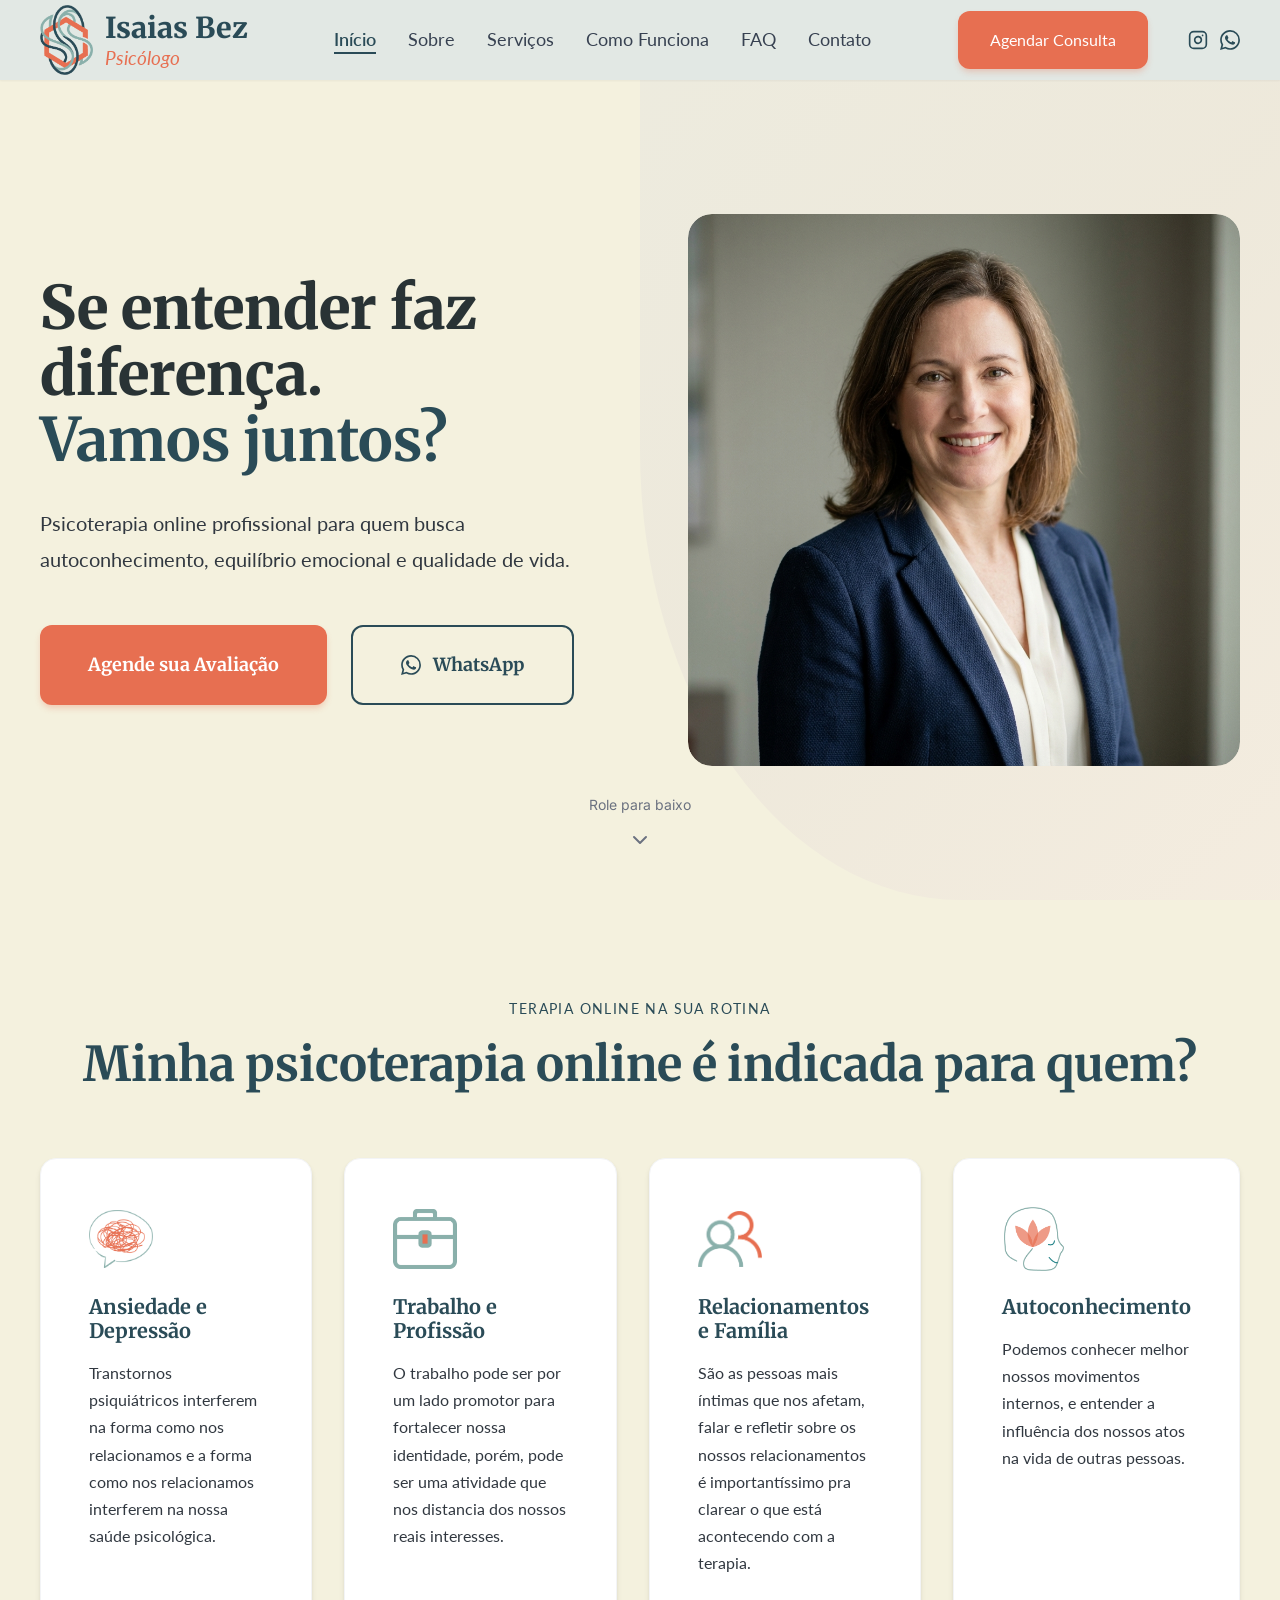
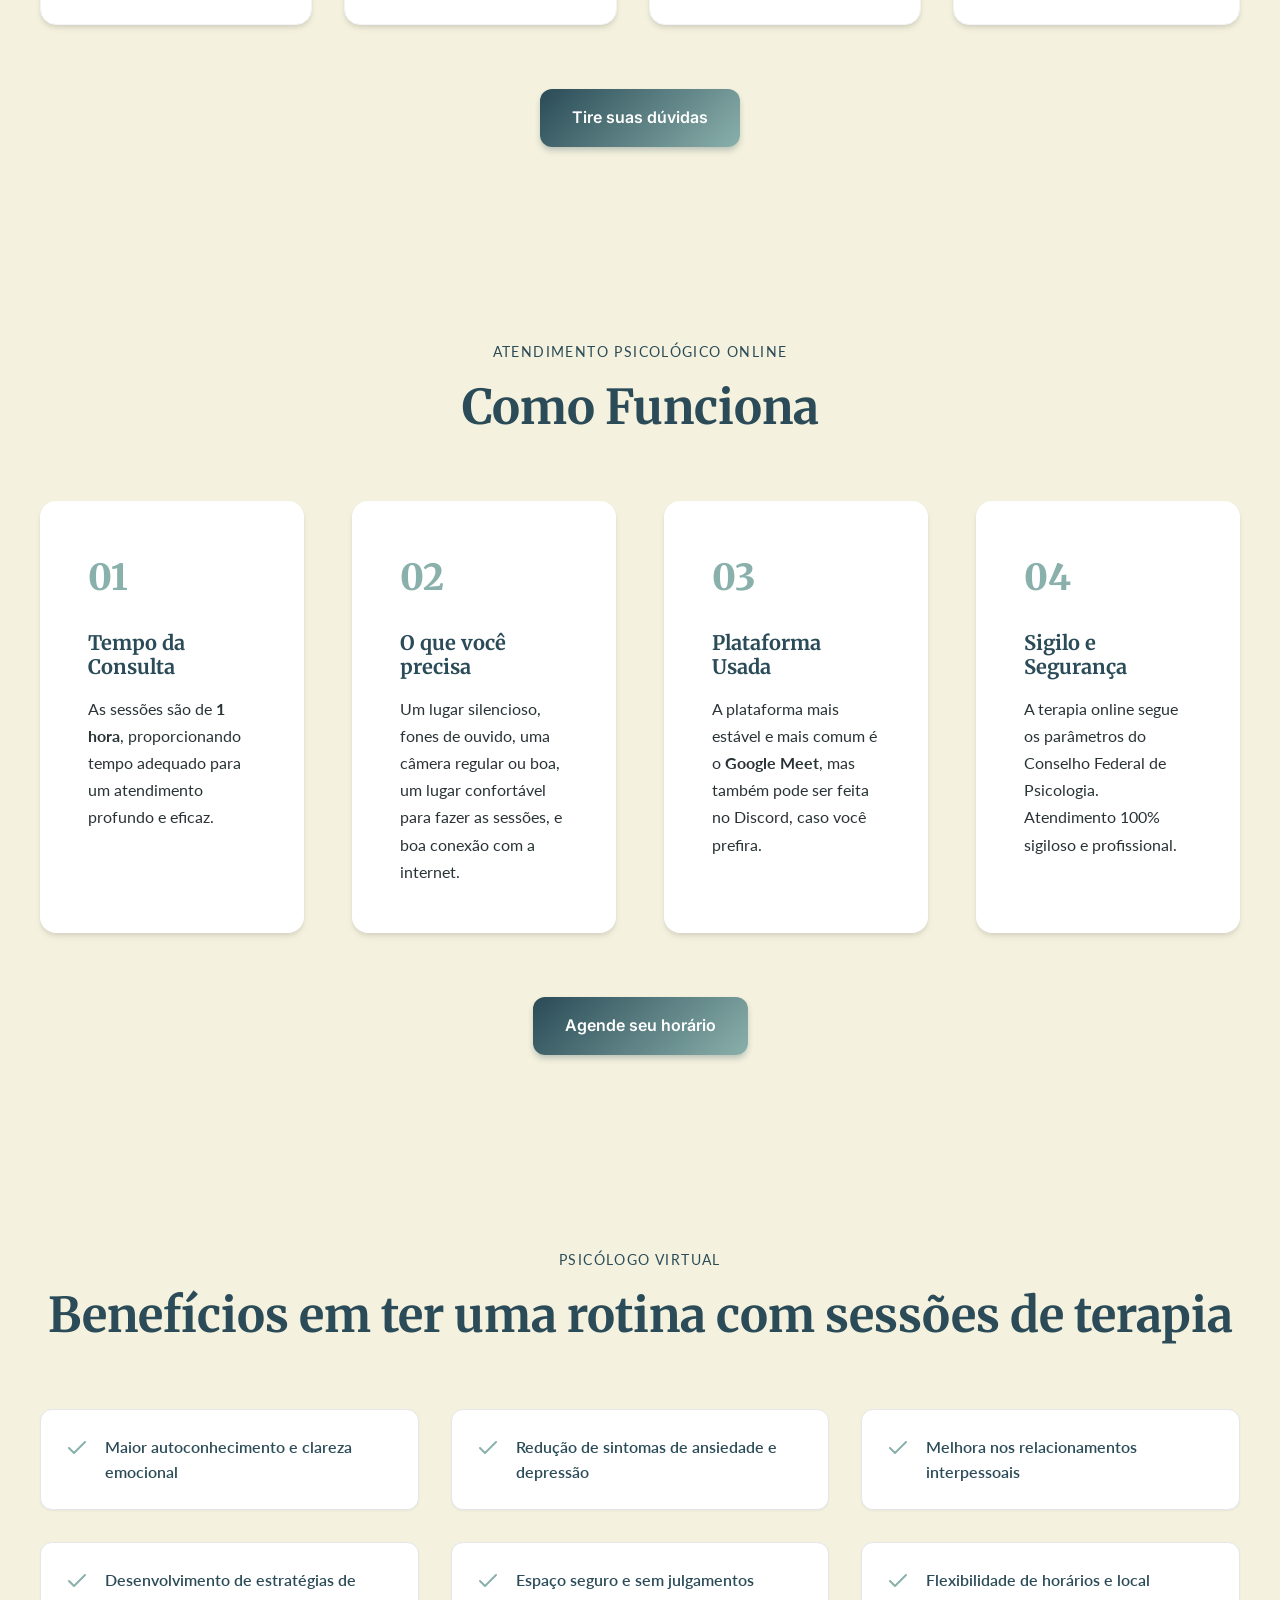
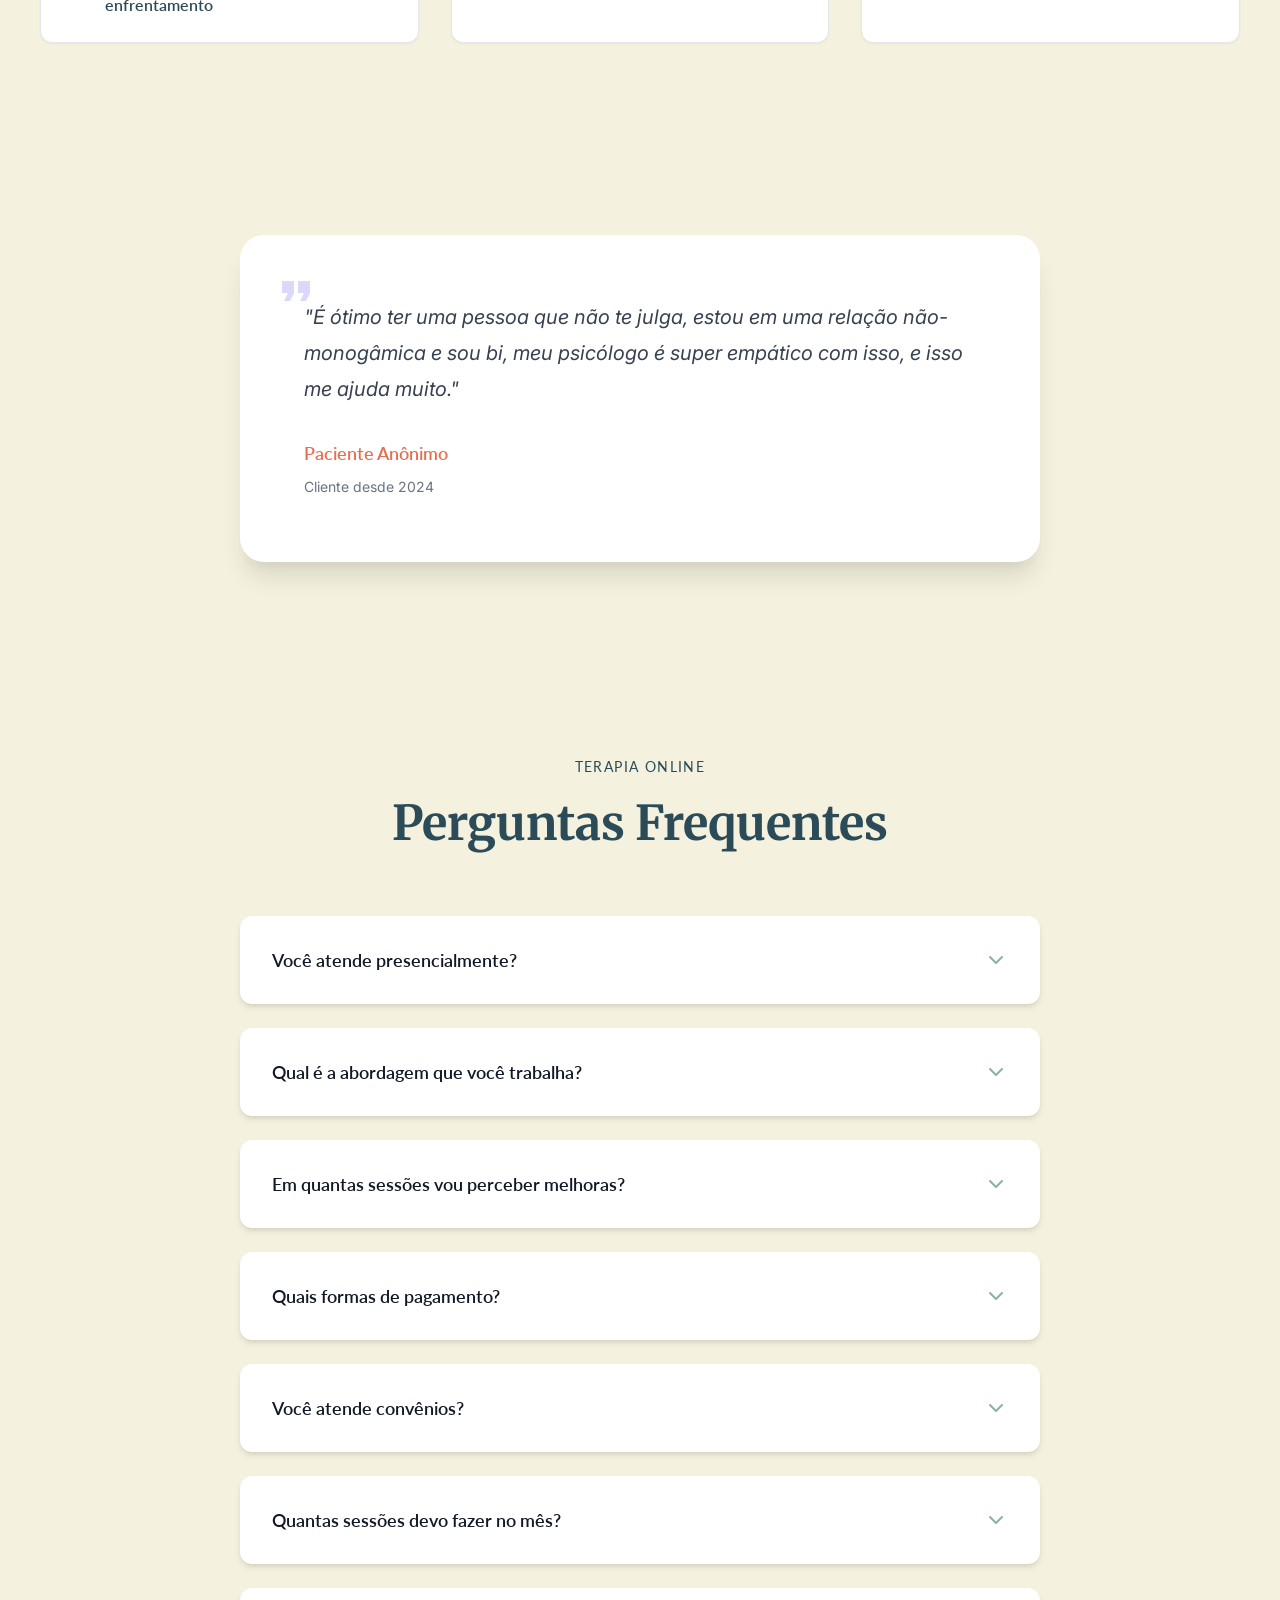
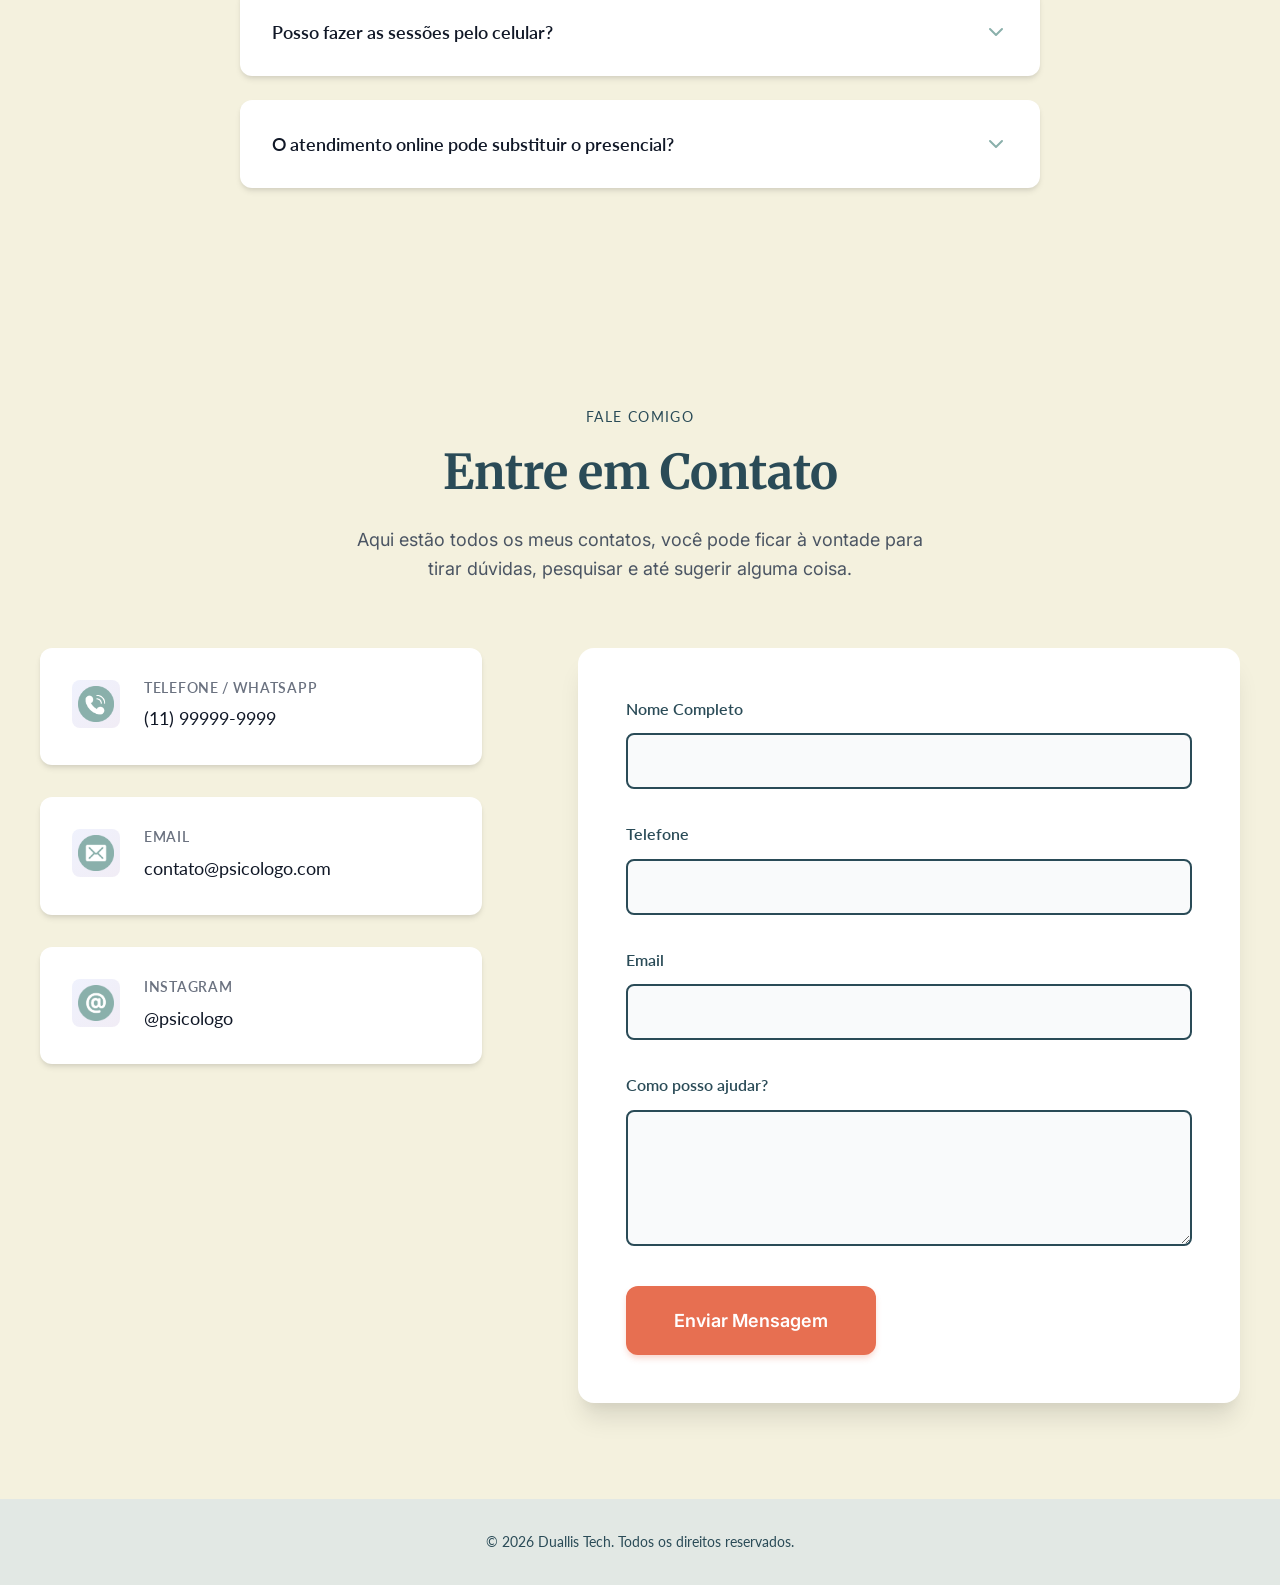
==== index.html @ e2d888c0 "Site Psicólogo Isaias Bez - Versão inicial" ====
<!DOCTYPE html>
<html lang="pt-BR">

<head>
    <meta charset="UTF-8">
    <meta name="viewport" content="width=device-width, initial-scale=1.0">
    <meta name="description"
        content="Psicoterapia online profissional. Agende sua consulta com um psicólogo qualificado e experiente.">
    <meta name="keywords" content="psicólogo online, terapia online, psicoterapia, saúde mental, ansiedade, depressão">
    <meta name="author" content="Psicólogo Online">

    <!-- Open Graph / Facebook -->
    <meta property="og:type" content="website">
    <meta property="og:url" content="https://seusite.com/">
    <meta property="og:title" content="Psicólogo Online | Terapia Profissional">
    <meta property="og:description"
        content="Agende sua consulta online com psicólogo qualificado. Atendimento profissional e sigiloso.">
    <meta property="og:image" content="images/psychologist.png">

    <!-- Twitter -->
    <meta property="twitter:card" content="summary_large_image">
    <meta property="twitter:url" content="https://seusite.com/">
    <meta property="twitter:title" content="Psicólogo Online | Terapia Profissional">
    <meta property="twitter:description" content="Agende sua consulta online com psicólogo qualificado.">
    <meta property="twitter:image" content="images/psychologist.png">

    <title>Isaias Bez | Psicologia Online</title>

    <!-- Google Fonts -->
    <link rel="preconnect" href="https://fonts.googleapis.com">
    <link rel="preconnect" href="https://fonts.gstatic.com" crossorigin>
    <link
        href="https://fonts.googleapis.com/css2?family=Inter:wght@300;400;500;600;700&family=Lato:ital,wght@0,400;1,400&family=Merriweather:wght@800;900&family=Outfit:wght@400;500;600;700;800&display=swap"
        rel="stylesheet">

    <!-- Stylesheet -->
    <link rel="stylesheet" href="styles.css">

    <!-- Schema.org markup for Google -->
    <script type="application/ld+json">
    {
      "@context": "https://schema.org",
      "@type": "Psychologist",
      "name": "Dr. Rafael Silva",
      "image": "images/psychologist.png",
      "description": "Psicólogo especializado em terapia online",
      "address": {
        "@type": "PostalAddress",
        "addressCountry": "BR"
      },
      "priceRange": "$$",
      "telephone": "+55-11-99999-9999",
      "email": "contato@psicologo.com"
    }
    </script>
</head>

<body>
    <!-- Header / Navigation -->
    <header class="header" id="header">
        <nav class="nav container">
            <a href="#" class="nav__logo">
                <img src="images/icon.png" alt="Logo" class="nav__logo-img">
                <div class="nav__logo-text">
                    <span class="nav__logo-name">Isaias Bez</span>
                    <span class="nav__logo-subtitle">Psicólogo</span>
                </div>
            </a>

            <div class="nav__menu" id="nav-menu">
                <ul class="nav__list">
                    <li class="nav__item"><a href="#home" class="nav__link">Início</a></li>
                    <li class="nav__item"><a href="#about" class="nav__link">Sobre</a></li>
                    <li class="nav__item"><a href="#services" class="nav__link">Serviços</a></li>
                    <li class="nav__item"><a href="#how-it-works" class="nav__link">Como Funciona</a></li>
                    <li class="nav__item"><a href="#faq" class="nav__link">FAQ</a></li>
                    <li class="nav__item"><a href="#contact" class="nav__link">Contato</a></li>
                </ul>
                <div class="nav__close" id="nav-close">
                    <svg xmlns="http://www.w3.org/2000/svg" width="24" height="24" viewBox="0 0 24 24" fill="none"
                        stroke="currentColor" stroke-width="2" stroke-linecap="round" stroke-linejoin="round">
                        <line x1="18" y1="6" x2="6" y2="18"></line>
                        <line x1="6" y1="6" x2="18" y2="18"></line>
                    </svg>
                </div>
            </div>

            <div class="nav__actions">
                <a href="#contact" class="btn btn--primary nav__btn">Agendar Consulta</a>
                <div class="nav__social">
                    <a href="https://instagram.com/psicologo" target="_blank" aria-label="Instagram">
                        <svg xmlns="http://www.w3.org/2000/svg" width="20" height="20" viewBox="0 0 24 24" fill="none"
                            stroke="currentColor" stroke-width="2" stroke-linecap="round" stroke-linejoin="round">
                            <rect x="2" y="2" width="20" height="20" rx="5" ry="5"></rect>
                            <path d="M16 11.37A4 4 0 1 1 12.63 8 4 4 0 0 1 16 11.37z"></path>
                            <line x1="17.5" y1="6.5" x2="17.51" y2="6.5"></line>
                        </svg>
                    </a>
                    <a href="https://wa.me/5511999999999" target="_blank" aria-label="WhatsApp">
                        <svg xmlns="http://www.w3.org/2000/svg" width="20" height="20" viewBox="0 0 24 24"
                            fill="currentColor">
                            <path
                                d="M17.472 14.382c-.297-.149-1.758-.867-2.03-.967-.273-.099-.471-.148-.67.15-.197.297-.767.966-.94 1.164-.173.199-.347.223-.644.075-.297-.15-1.255-.463-2.39-1.475-.883-.788-1.48-1.761-1.653-2.059-.173-.297-.018-.458.13-.606.134-.133.298-.347.446-.52.149-.174.198-.298.298-.497.099-.198.05-.371-.025-.52-.075-.149-.669-1.612-.916-2.207-.242-.579-.487-.5-.669-.51-.173-.008-.371-.01-.57-.01-.198 0-.52.074-.792.372-.272.297-1.04 1.016-1.04 2.479 0 1.462 1.065 2.875 1.213 3.074.149.198 2.096 3.2 5.077 4.487.709.306 1.262.489 1.694.625.712.227 1.36.195 1.871.118.571-.085 1.758-.719 2.006-1.413.248-.694.248-1.289.173-1.413-.074-.124-.272-.198-.57-.347m-5.421 7.403h-.004a9.87 9.87 0 01-5.031-1.378l-.361-.214-3.741.982.998-3.648-.235-.374a9.86 9.86 0 01-1.51-5.26c.001-5.45 4.436-9.884 9.888-9.884 2.64 0 5.122 1.03 6.988 2.898a9.825 9.825 0 012.893 6.994c-.003 5.45-4.437 9.884-9.885 9.884m8.413-18.297A11.815 11.815 0 0012.05 0C5.495 0 .16 5.335.157 11.892c0 2.096.547 4.142 1.588 5.945L.057 24l6.305-1.654a11.882 11.882 0 005.683 1.448h.005c6.554 0 11.89-5.335 11.893-11.893a11.821 11.821 0 00-3.48-8.413Z" />
                        </svg>
                    </a>
                </div>
                <div class="nav__toggle" id="nav-toggle">
                    <svg xmlns="http://www.w3.org/2000/svg" width="24" height="24" viewBox="0 0 24 24" fill="none"
                        stroke="currentColor" stroke-width="2" stroke-linecap="round" stroke-linejoin="round">
                        <line x1="3" y1="12" x2="21" y2="12"></line>
                        <line x1="3" y1="6" x2="21" y2="6"></line>
                        <line x1="3" y1="18" x2="21" y2="18"></line>
                    </svg>
                </div>
            </div>
        </nav>
    </header>

    <!-- Hero Section -->
    <section class="hero" id="home">
        <div class="hero__container container">
            <div class="hero__content">
                <h1 class="hero__title">
                    Se entender faz diferença.<br>
                    <span class="gradient-text">Vamos juntos?</span>
                </h1>
                <p class="hero__description">
                    Psicoterapia online profissional para quem busca autoconhecimento,
                    equilíbrio emocional e qualidade de vida.
                </p>
                <div class="hero__buttons">
                    <a href="#contact" class="btn btn--primary btn--large hero__cta-btn">Agende sua Avaliação</a>
                    <a href="https://wa.me/5511999999999?text=Olá!%20Gostaria%20de%20agendar%20uma%20avaliação"
                        class="btn btn--secondary btn--large hero__whatsapp-btn" target="_blank">
                        <svg xmlns="http://www.w3.org/2000/svg" width="20" height="20" viewBox="0 0 24 24"
                            fill="currentColor">
                            <path
                                d="M17.472 14.382c-.297-.149-1.758-.867-2.03-.967-.273-.099-.471-.148-.67.15-.197.297-.767.966-.94 1.164-.173.199-.347.223-.644.075-.297-.15-1.255-.463-2.39-1.475-.883-.788-1.48-1.761-1.653-2.059-.173-.297-.018-.458.13-.606.134-.133.298-.347.446-.52.149-.174.198-.298.298-.497.099-.198.05-.371-.025-.52-.075-.149-.669-1.612-.916-2.207-.242-.579-.487-.5-.669-.51-.173-.008-.371-.01-.57-.01-.198 0-.52.074-.792.372-.272.297-1.04 1.016-1.04 2.479 0 1.462 1.065 2.875 1.213 3.074.149.198 2.096 3.2 5.077 4.487.709.306 1.262.489 1.694.625.712.227 1.36.195 1.871.118.571-.085 1.758-.719 2.006-1.413.248-.694.248-1.289.173-1.413-.074-.124-.272-.198-.57-.347m-5.421 7.403h-.004a9.87 9.87 0 01-5.031-1.378l-.361-.214-3.741.982.998-3.648-.235-.374a9.86 9.86 0 01-1.51-5.26c.001-5.45 4.436-9.884 9.888-9.884 2.64 0 5.122 1.03 6.988 2.898a9.825 9.825 0 012.893 6.994c-.003 5.45-4.437 9.884-9.885 9.884m8.413-18.297A11.815 11.815 0 0012.05 0C5.495 0 .16 5.335.157 11.892c0 2.096.547 4.142 1.588 5.945L.057 24l6.305-1.654a11.882 11.882 0 005.683 1.448h.005c6.554 0 11.89-5.335 11.893-11.893a11.821 11.821 0 00-3.48-8.413Z" />
                        </svg>
                        WhatsApp
                    </a>
                </div>
            </div>
            <div class="hero__image">
                <div class="hero__image-wrapper">
                    <img src="images/psychologist.png" alt="Psicólogo Profissional" loading="eager">
                    <div class="hero__image-decoration"></div>
                </div>
            </div>
        </div>
        <div class="hero__scroll">
            <a href="#about" class="scroll-down">
                <span>Role para baixo</span>
                <svg xmlns="http://www.w3.org/2000/svg" width="24" height="24" viewBox="0 0 24 24" fill="none"
                    stroke="currentColor" stroke-width="2" stroke-linecap="round" stroke-linejoin="round">
                    <polyline points="6 9 12 15 18 9"></polyline>
                </svg>
            </a>
        </div>
    </section>

    <!-- About Section -->
    <section class="about section" id="about">
        <div class="container">
            <div class="section__header">
                <span class="section__subtitle">Terapia Online na Sua Rotina</span>
                <h2 class="section__title">Minha psicoterapia online é indicada para quem?</h2>
            </div>

            <div class="about__grid">
                <div class="about__card" data-animate>
                    <div class="about__card-icon">
                        <img src="images/ansiedade.png" alt="Ansiedade e Depressão">
                    </div>
                    <h3 class="about__card-title">Ansiedade e Depressão</h3>
                    <p class="about__card-description">
                        Transtornos psiquiátricos interferem na forma como nos relacionamos e a forma
                        como nos relacionamos interferem na nossa saúde psicológica.
                    </p>
                </div>

                <div class="about__card" data-animate>
                    <div class="about__card-icon">
                        <img src="images/trabalho.png" alt="Trabalho e Profissão">
                    </div>
                    <h3 class="about__card-title">Trabalho e Profissão</h3>
                    <p class="about__card-description">
                        O trabalho pode ser por um lado promotor para fortalecer nossa identidade,
                        porém, pode ser uma atividade que nos distancia dos nossos reais interesses.
                    </p>
                </div>

                <div class="about__card" data-animate>
                    <div class="about__card-icon">
                        <img src="images/familia.png" alt="Relacionamentos e Família">
                    </div>
                    <h3 class="about__card-title">Relacionamentos e Família</h3>
                    <p class="about__card-description">
                        São as pessoas mais íntimas que nos afetam, falar e refletir sobre os nossos
                        relacionamentos é importantíssimo pra clarear o que está acontecendo com a terapia.
                    </p>
                </div>

                <div class="about__card" data-animate>
                    <div class="about__card-icon">
                        <img src="images/autoconhecimento.png" alt="Autoconhecimento">
                    </div>
                    <h3 class="about__card-title">Autoconhecimento</h3>
                    <p class="about__card-description">
                        Podemos conhecer melhor nossos movimentos internos, e entender a influência
                        dos nossos atos na vida de outras pessoas.
                    </p>
                </div>
            </div>

            <div class="about__cta">
                <a href="#faq" class="btn btn--primary about__cta-btn">Tire suas dúvidas</a>
            </div>
        </div>
    </section>

    <!-- How It Works Section -->
    <section class="how-it-works section" id="how-it-works">
        <div class="container">
            <div class="section__header">
                <span class="section__subtitle">Atendimento Psicológico Online</span>
                <h2 class="section__title">Como Funciona</h2>
            </div>

            <div class="how-it-works__grid">
                <div class="how-it-works__card" data-animate>
                    <div class="how-it-works__number">01</div>
                    <h3 class="how-it-works__title">Tempo da Consulta</h3>
                    <p class="how-it-works__description">
                        As sessões são de <strong>1 hora</strong>, proporcionando tempo adequado
                        para um atendimento profundo e eficaz.
                    </p>
                </div>

                <div class="how-it-works__card" data-animate>
                    <div class="how-it-works__number">02</div>
                    <h3 class="how-it-works__title">O que você precisa</h3>
                    <p class="how-it-works__description">
                        Um lugar silencioso, fones de ouvido, uma câmera regular ou boa,
                        um lugar confortável para fazer as sessões, e boa conexão com a internet.
                    </p>
                </div>

                <div class="how-it-works__card" data-animate>
                    <div class="how-it-works__number">03</div>
                    <h3 class="how-it-works__title">Plataforma Usada</h3>
                    <p class="how-it-works__description">
                        A plataforma mais estável e mais comum é o <strong>Google Meet</strong>,
                        mas também pode ser feita no Discord, caso você prefira.
                    </p>
                </div>

                <div class="how-it-works__card" data-animate>
                    <div class="how-it-works__number">04</div>
                    <h3 class="how-it-works__title">Sigilo e Segurança</h3>
                    <p class="how-it-works__description">
                        A terapia online segue os parâmetros do Conselho Federal de Psicologia.
                        Atendimento 100% sigiloso e profissional.
                    </p>
                </div>
            </div>

            <div class="how-it-works__cta">
                <a href="https://wa.me/5511999999999?text=Olá!%20Gostaria%20de%20agendar%20uma%20avaliação"
                    class="btn btn--primary how-it-works__cta-btn" target="_blank">Agende seu horário</a>
            </div>
        </div>
    </section>

    <!-- Benefits Section -->
    <section class="benefits section">
        <div class="container">
            <div class="section__header">
                <span class="section__subtitle">Psicólogo Virtual</span>
                <h2 class="section__title">Benefícios em ter uma rotina com sessões de terapia</h2>
            </div>

            <div class="benefits__grid">
                <div class="benefits__item" data-animate>
                    <svg xmlns="http://www.w3.org/2000/svg" width="24" height="24" viewBox="0 0 24 24" fill="none"
                        stroke="currentColor" stroke-width="2" stroke-linecap="round" stroke-linejoin="round">
                        <polyline points="20 6 9 17 4 12"></polyline>
                    </svg>
                    <span>Maior autoconhecimento e clareza emocional</span>
                </div>
                <div class="benefits__item" data-animate>
                    <svg xmlns="http://www.w3.org/2000/svg" width="24" height="24" viewBox="0 0 24 24" fill="none"
                        stroke="currentColor" stroke-width="2" stroke-linecap="round" stroke-linejoin="round">
                        <polyline points="20 6 9 17 4 12"></polyline>
                    </svg>
                    <span>Redução de sintomas de ansiedade e depressão</span>
                </div>
                <div class="benefits__item" data-animate>
                    <svg xmlns="http://www.w3.org/2000/svg" width="24" height="24" viewBox="0 0 24 24" fill="none"
                        stroke="currentColor" stroke-width="2" stroke-linecap="round" stroke-linejoin="round">
                        <polyline points="20 6 9 17 4 12"></polyline>
                    </svg>
                    <span>Melhora nos relacionamentos interpessoais</span>
                </div>
                <div class="benefits__item" data-animate>
                    <svg xmlns="http://www.w3.org/2000/svg" width="24" height="24" viewBox="0 0 24 24" fill="none"
                        stroke="currentColor" stroke-width="2" stroke-linecap="round" stroke-linejoin="round">
                        <polyline points="20 6 9 17 4 12"></polyline>
                    </svg>
                    <span>Desenvolvimento de estratégias de enfrentamento</span>
                </div>
                <div class="benefits__item" data-animate>
                    <svg xmlns="http://www.w3.org/2000/svg" width="24" height="24" viewBox="0 0 24 24" fill="none"
                        stroke="currentColor" stroke-width="2" stroke-linecap="round" stroke-linejoin="round">
                        <polyline points="20 6 9 17 4 12"></polyline>
                    </svg>
                    <span>Espaço seguro e sem julgamentos</span>
                </div>
                <div class="benefits__item" data-animate>
                    <svg xmlns="http://www.w3.org/2000/svg" width="24" height="24" viewBox="0 0 24 24" fill="none"
                        stroke="currentColor" stroke-width="2" stroke-linecap="round" stroke-linejoin="round">
                        <polyline points="20 6 9 17 4 12"></polyline>
                    </svg>
                    <span>Flexibilidade de horários e local</span>
                </div>
            </div>
        </div>
    </section>

    <!-- Testimonial Section -->
    <section class="testimonial section">
        <div class="container">
            <div class="testimonial__card" data-animate>
                <div class="testimonial__quote">
                    <svg xmlns="http://www.w3.org/2000/svg" width="48" height="48" viewBox="0 0 24 24"
                        fill="currentColor">
                        <path d="M6 17h3l2-4V7H5v6h3zm8 0h3l2-4V7h-6v6h3z" />
                    </svg>
                </div>
                <p class="testimonial__text">
                    "É ótimo ter uma pessoa que não te julga, estou em uma relação não-monogâmica e sou bi,
                    meu psicólogo é super empático com isso, e isso me ajuda muito."
                </p>
                <div class="testimonial__author">
                    <strong>Paciente Anônimo</strong>
                    <span>Cliente desde 2024</span>
                </div>
            </div>
        </div>
    </section>

    <!-- FAQ Section -->
    <section class="faq section" id="faq">
        <div class="container">
            <div class="section__header">
                <span class="section__subtitle">Terapia Online</span>
                <h2 class="section__title">Perguntas Frequentes</h2>
            </div>

            <div class="faq__container">
                <div class="faq__item" data-animate>
                    <button class="faq__question">
                        <span>Você atende presencialmente?</span>
                        <svg xmlns="http://www.w3.org/2000/svg" width="24" height="24" viewBox="0 0 24 24" fill="none"
                            stroke="currentColor" stroke-width="2" stroke-linecap="round" stroke-linejoin="round">
                            <polyline points="6 9 12 15 18 9"></polyline>
                        </svg>
                    </button>
                    <div class="faq__answer">
                        <p>Eu atendo apenas por videochamadas, e tenho visto eficiência desse método, assim como suas
                            características específicas.</p>
                    </div>
                </div>

                <div class="faq__item" data-animate>
                    <button class="faq__question">
                        <span>Qual é a abordagem que você trabalha?</span>
                        <svg xmlns="http://www.w3.org/2000/svg" width="24" height="24" viewBox="0 0 24 24" fill="none"
                            stroke="currentColor" stroke-width="2" stroke-linecap="round" stroke-linejoin="round">
                            <polyline points="6 9 12 15 18 9"></polyline>
                        </svg>
                    </button>
                    <div class="faq__answer">
                        <p>Meus atendimentos são orientados por pesquisadores da Terapia Cognitivo Comportamental (TCC),
                            psicanálise atual e a filosofia do materialismo-dialético. A psicanálise auxilia em um
                            atendimento empático e que verifica necessidades individuais.</p>
                    </div>
                </div>

                <div class="faq__item" data-animate>
                    <button class="faq__question">
                        <span>Em quantas sessões vou perceber melhoras?</span>
                        <svg xmlns="http://www.w3.org/2000/svg" width="24" height="24" viewBox="0 0 24 24" fill="none"
                            stroke="currentColor" stroke-width="2" stroke-linecap="round" stroke-linejoin="round">
                            <polyline points="6 9 12 15 18 9"></polyline>
                        </svg>
                    </button>
                    <div class="faq__answer">
                        <p>Essa pergunta é importante para diferenciar um pouco a psicologia de outras profissões
                            médicas, porque em tese, mesmo com diagnósticos iguais as pessoas são diferentes, então não
                            há um tempo comum a todos de terapia.</p>
                    </div>
                </div>

                <div class="faq__item" data-animate>
                    <button class="faq__question">
                        <span>Quais formas de pagamento?</span>
                        <svg xmlns="http://www.w3.org/2000/svg" width="24" height="24" viewBox="0 0 24 24" fill="none"
                            stroke="currentColor" stroke-width="2" stroke-linecap="round" stroke-linejoin="round">
                            <polyline points="6 9 12 15 18 9"></polyline>
                        </svg>
                    </button>
                    <div class="faq__answer">
                        <p>O pagamento pode ser feito por PIX, boleto ou transferência, o valor que eu cobro é fixo
                            mensal para que não haja nenhum susto no final do mês e a pessoa que eu atendo não precise
                            faltar para economizar.</p>
                    </div>
                </div>

                <div class="faq__item" data-animate>
                    <button class="faq__question">
                        <span>Você atende convênios?</span>
                        <svg xmlns="http://www.w3.org/2000/svg" width="24" height="24" viewBox="0 0 24 24" fill="none"
                            stroke="currentColor" stroke-width="2" stroke-linecap="round" stroke-linejoin="round">
                            <polyline points="6 9 12 15 18 9"></polyline>
                        </svg>
                    </button>
                    <div class="faq__answer">
                        <p>Não atendo convênios, porém o reembolso é garantido por lei, cada convênio tem uma tabela de
                            reembolso e os médicos psiquiatras já estão acostumados a fazer esse tipo de encaminhamento.
                        </p>
                    </div>
                </div>

                <div class="faq__item" data-animate>
                    <button class="faq__question">
                        <span>Quantas sessões devo fazer no mês?</span>
                        <svg xmlns="http://www.w3.org/2000/svg" width="24" height="24" viewBox="0 0 24 24" fill="none"
                            stroke="currentColor" stroke-width="2" stroke-linecap="round" stroke-linejoin="round">
                            <polyline points="6 9 12 15 18 9"></polyline>
                        </svg>
                    </button>
                    <div class="faq__answer">
                        <p>A terapia com o psicólogo é uma relação terapêutica, então é importante manter viva essa
                            relação, por isso geralmente é indicado 1 vez por semana e a cada semana, colocar um assunto
                            mais profundo e difícil para ser falado.</p>
                    </div>
                </div>

                <div class="faq__item" data-animate>
                    <button class="faq__question">
                        <span>Posso fazer as sessões pelo celular?</span>
                        <svg xmlns="http://www.w3.org/2000/svg" width="24" height="24" viewBox="0 0 24 24" fill="none"
                            stroke="currentColor" stroke-width="2" stroke-linecap="round" stroke-linejoin="round">
                            <polyline points="6 9 12 15 18 9"></polyline>
                        </svg>
                    </button>
                    <div class="faq__answer">
                        <p>Sim, se o seu celular tiver uma boa câmera, bom som, e te der a impressão de imersão que
                            importa tanto para a terapia online, mas o mais indicado é por notebook com fones de ouvido.
                        </p>
                    </div>
                </div>

                <div class="faq__item" data-animate>
                    <button class="faq__question">
                        <span>O atendimento online pode substituir o presencial?</span>
                        <svg xmlns="http://www.w3.org/2000/svg" width="24" height="24" viewBox="0 0 24 24" fill="none"
                            stroke="currentColor" stroke-width="2" stroke-linecap="round" stroke-linejoin="round">
                            <polyline points="6 9 12 15 18 9"></polyline>
                        </svg>
                    </button>
                    <div class="faq__answer">
                        <p>Sim, para a maioria das pessoas há uma boa imersão e bom vínculo com o psicólogo, que é o
                            mais importante. Claro eu recomendo que abaixo dos 16 anos crianças sejam atendidas
                            presencialmente, pelo seu desenvolvimento afetivo.</p>
                    </div>
                </div>
            </div>
        </div>
    </section>

    <!-- Contact Section -->
    <section class="contact section" id="contact">
        <div class="container">
            <div class="section__header">
                <span class="section__subtitle">Fale Comigo</span>
                <h2 class="section__title">Entre em Contato</h2>
                <p class="section__description">
                    Aqui estão todos os meus contatos, você pode ficar à vontade para tirar dúvidas,
                    pesquisar e até sugerir alguma coisa.
                </p>
            </div>

            <div class="contact__container">
                <div class="contact__info">
                    <div class="contact__info-item" data-animate>
                        <div class="contact__info-icon">
                            <img src="images/telefone.png" alt="Telefone" width="36" height="36">
                        </div>
                        <div>
                            <h4>Telefone / WhatsApp</h4>
                            <a href="tel:+5511999999999">(11) 99999-9999</a>
                        </div>
                    </div>

                    <div class="contact__info-item" data-animate>
                        <div class="contact__info-icon">
                            <img src="images/email.png" alt="Email" width="36" height="36">
                        </div>
                        <div>
                            <h4>Email</h4>
                            <a href="mailto:contato@psicologo.com">contato@psicologo.com</a>
                        </div>
                    </div>

                    <div class="contact__info-item" data-animate>
                        <div class="contact__info-icon">
                            <img src="images/insta.png" alt="Instagram" width="36" height="36">
                        </div>
                        <div>
                            <h4>Instagram</h4>
                            <a href="https://instagram.com/psicologo" target="_blank">@psicologo</a>
                        </div>
                    </div>
                </div>

                <form class="contact__form" id="contact-form" data-animate>
                    <div class="form__group">
                        <label for="name">Nome Completo</label>
                        <input type="text" id="name" name="name" required>
                    </div>

                    <div class="form__group">
                        <label for="phone">Telefone</label>
                        <input type="tel" id="phone" name="phone" required>
                    </div>

                    <div class="form__group">
                        <label for="email">Email</label>
                        <input type="email" id="email" name="email" required>
                    </div>

                    <div class="form__group">
                        <label for="message">Como posso ajudar?</label>
                        <textarea id="message" name="message" rows="5" required></textarea>
                    </div>

                    <button type="submit" class="btn btn--primary btn--large contact__submit-btn">Enviar
                        Mensagem</button>

                    <div class="form__message" id="form-message"></div>
                </form>
            </div>
        </div>
    </section>

    <!-- Footer -->
    <footer class="footer">
        <div class="container">
            <div class="footer__bottom">
                <p>&copy; 2026 Duallis Tech. Todos os direitos reservados.</p>
            </div>
        </div>
    </footer>

    <!-- Tawk.to Chat Widget -->
    <!--Start of Tawk.to Script-->
    <script type="text/javascript">
        // Substitua YOUR_PROPERTY_ID pelo seu ID do Tawk.to após criar conta em https://www.tawk.to/
        // var Tawk_API=Tawk_API||{}, Tawk_LoadStart=new Date();
        // (function(){
        // var s1=document.createElement("script"),s0=document.getElementsByTagName("script")[0];
        // s1.async=true;
        // s1.src='https://embed.tawk.to/YOUR_PROPERTY_ID/default';
        // s1.charset='UTF-8';
        // s1.setAttribute('crossorigin','*');
        // s0.parentNode.insertBefore(s1,s0);
        // })();
    </script>
    <!--End of Tawk.to Script-->

    <!-- Main JavaScript -->
    <script src="script.js"></script>
</body>

</html>
---- styles.css ----
/* ===================================
   CSS Variables & Design System
   =================================== */
:root {
    /* Colors - Premium Palette */
    --color-primary: #4F46E5;
    --color-primary-dark: #4338CA;
    --color-primary-light: #818CF8;
    --color-secondary: #06B6D4;
    --color-secondary-dark: #0891B2;
    --color-accent: #8B5CF6;

    /* Gradients */
    --gradient-primary: linear-gradient(135deg, #667eea 0%, #764ba2 100%);
    --gradient-secondary: linear-gradient(135deg, #f093fb 0%, #f5576c 100%);
    --gradient-hero: linear-gradient(135deg, #667eea 0%, #764ba2 50%, #f093fb 100%);
    --gradient-card: linear-gradient(135deg, rgba(102, 126, 234, 0.1) 0%, rgba(118, 75, 162, 0.1) 100%);

    /* Neutral Colors */
    --color-white: #FFFFFF;
    --color-gray-50: #F9FAFB;
    --color-gray-100: #F3F4F6;
    --color-gray-200: #E5E7EB;
    --color-gray-300: #D1D5DB;
    --color-gray-400: #9CA3AF;
    --color-gray-500: #6B7280;
    --color-gray-600: #4B5563;
    --color-gray-700: #374151;
    --color-gray-800: #1F2937;
    --color-gray-900: #111827;

    /* Typography */
    --font-primary: 'Inter', -apple-system, BlinkMacSystemFont, 'Segoe UI', sans-serif;
    --font-heading: 'Outfit', -apple-system, BlinkMacSystemFont, 'Segoe UI', sans-serif;

    /* Font Sizes */
    --text-xs: 0.75rem;
    --text-sm: 0.875rem;
    --text-base: 1rem;
    --text-lg: 1.125rem;
    --text-xl: 1.25rem;
    --text-2xl: 1.5rem;
    --text-3xl: 1.875rem;
    --text-4xl: 2.25rem;
    --text-5xl: 3rem;
    --text-6xl: 3.75rem;

    /* Spacing */
    --spacing-xs: 0.5rem;
    --spacing-sm: 0.75rem;
    --spacing-md: 1rem;
    --spacing-lg: 1.5rem;
    --spacing-xl: 2rem;
    --spacing-2xl: 3rem;
    --spacing-3xl: 4rem;
    --spacing-4xl: 6rem;

    /* Border Radius */
    --radius-sm: 0.375rem;
    --radius-md: 0.5rem;
    --radius-lg: 0.75rem;
    --radius-xl: 1rem;
    --radius-2xl: 1.5rem;
    --radius-full: 9999px;

    /* Shadows */
    --shadow-sm: 0 1px 2px 0 rgba(0, 0, 0, 0.05);
    --shadow-md: 0 4px 6px -1px rgba(0, 0, 0, 0.1), 0 2px 4px -1px rgba(0, 0, 0, 0.06);
    --shadow-lg: 0 10px 15px -3px rgba(0, 0, 0, 0.1), 0 4px 6px -2px rgba(0, 0, 0, 0.05);
    --shadow-xl: 0 20px 25px -5px rgba(0, 0, 0, 0.1), 0 10px 10px -5px rgba(0, 0, 0, 0.04);
    --shadow-2xl: 0 25px 50px -12px rgba(0, 0, 0, 0.25);
    --shadow-glow: 0 0 30px rgba(102, 126, 234, 0.3);

    /* Transitions */
    --transition-fast: 150ms ease-in-out;
    --transition-base: 300ms ease-in-out;
    --transition-slow: 500ms ease-in-out;

    /* Container */
    --container-max-width: 1600px;
    --container-padding: 2.5rem;
}

/* ===================================
   Reset & Base Styles
   =================================== */
*,
*::before,
*::after {
    margin: 0;
    padding: 0;
    box-sizing: border-box;
}

html {
    scroll-behavior: smooth;
    font-size: 16px;
}

body {
    font-family: var(--font-primary);
    font-size: var(--text-base);
    line-height: 1.6;
    color: var(--color-gray-700);
    background-color: #f4f1de;
    overflow-x: hidden;
}

h1,
h2,
h3,
h4,
h5,
h6 {
    font-family: var(--font-heading);
    font-weight: 700;
    line-height: 1.2;
    color: var(--color-gray-900);
}

a {
    text-decoration: none;
    color: inherit;
    transition: all var(--transition-base);
}

img {
    max-width: 100%;
    height: auto;
    display: block;
}

button {
    font-family: inherit;
    cursor: pointer;
    border: none;
    background: none;
}

/* ===================================
   Utility Classes
   =================================== */
.container {
    max-width: var(--container-max-width);
    margin: 0 auto;
    padding: 0 var(--container-padding);
}

.section {
    padding: var(--spacing-4xl) 0;
}

.section__header {
    text-align: center;
    margin-bottom: var(--spacing-3xl);
}

.section__subtitle {
    display: inline-block;
    font-family: 'Lato', sans-serif;
    font-size: var(--text-sm);
    font-weight: 400;
    text-transform: uppercase;
    letter-spacing: 0.1em;
    color: #2a4b57;
    margin-bottom: var(--spacing-md);
}

.section__title {
    font-family: 'Merriweather', serif;
    font-weight: 700;
    font-size: clamp(var(--text-3xl), 5vw, var(--text-5xl));
    margin-bottom: var(--spacing-lg);
    color: #2a4b57;
}

.section__description {
    font-size: var(--text-lg);
    color: var(--color-gray-600);
    max-width: 600px;
    margin: 0 auto;
}

.gradient-text {
    font-family: 'Merriweather', serif;
    font-weight: 700;
    color: #2a4b57;
}

/* ===================================
   Buttons
   =================================== */
.btn {
    display: inline-flex;
    align-items: center;
    justify-content: center;
    gap: var(--spacing-sm);
    padding: var(--spacing-md) var(--spacing-xl);
    font-size: var(--text-base);
    font-weight: 600;
    border-radius: var(--radius-lg);
    transition: all var(--transition-base);
    white-space: nowrap;
}

.btn--primary {
    background: var(--gradient-primary);
    color: var(--color-white);
    box-shadow: var(--shadow-md);
}

.btn--primary:hover {
    transform: translateY(-2px);
    box-shadow: var(--shadow-xl), var(--shadow-glow);
}

.btn--secondary {
    background: var(--color-white);
    color: var(--color-primary);
    border: 2px solid var(--color-primary);
}

.btn--secondary:hover {
    background: var(--color-primary);
    color: var(--color-white);
    transform: translateY(-2px);
    box-shadow: var(--shadow-lg);
}

.btn--large {
    padding: var(--spacing-lg) var(--spacing-2xl);
    font-size: var(--text-lg);
}

/* ===================================
   Header & Navigation
   =================================== */
.header {
    position: fixed;
    top: 0;
    left: 0;
    width: 100%;
    background: #e2e8e4;
    backdrop-filter: blur(10px);
    box-shadow: var(--shadow-sm);
    z-index: 1000;
    transition: all var(--transition-base);
}

.nav {
    display: flex;
    align-items: center;
    justify-content: space-between;
    height: 80px;
}

.nav__logo {
    display: flex;
    align-items: center;
}

.nav__logo-img {
    height: 70px;
    width: auto;
    object-fit: contain;
}

.nav__logo-text {
    display: flex;
    flex-direction: column;
    margin-left: 12px;
}

.nav__logo-name {
    font-family: 'Merriweather', serif;
    font-weight: 800;
    font-size: 1.8rem;
    color: #2a4b57;
    line-height: 1.2;
}

.nav__logo-subtitle {
    font-family: 'Lato', sans-serif;
    font-style: italic;
    font-size: 1.2rem;
    color: #e76f51;
    line-height: 1.2;
}

.nav__menu {
    display: flex;
    align-items: center;
}

.nav__list {
    display: flex;
    align-items: center;
    gap: var(--spacing-xl);
    list-style: none;
}

.nav__link {
    font-family: 'Lato', sans-serif;
    font-weight: 400;
    font-size: 1.1rem;
    color: var(--color-gray-700);
    position: relative;
}

.nav__link::after {
    content: '';
    position: absolute;
    bottom: -4px;
    left: 0;
    width: 0;
    height: 2px;
    background: var(--gradient-primary);
    transition: width var(--transition-base);
}

.nav__link:hover {
    color: var(--color-primary);
}

.nav__link:hover::after {
    width: 100%;
}

.nav__link.active {
    color: #2a4b57;
    font-weight: 600;
}

.nav__link.active::after {
    width: 100%;
    background: #2a4b57;
}

.nav__actions {
    display: flex;
    align-items: center;
    gap: var(--spacing-lg);
}

.nav__btn {
    font-family: 'Lato', sans-serif;
    font-weight: 400;
    background: #e76f51;
    box-shadow: 0 4px 6px -1px rgba(231, 111, 81, 0.3);
}

.nav__btn:hover {
    background: #d45a3d;
    box-shadow: 0 10px 15px -3px rgba(231, 111, 81, 0.4);
}

.nav__social {
    display: flex;
    align-items: center;
    gap: var(--spacing-sm);
    margin-left: var(--spacing-md);
}

.nav__social a {
    display: flex;
    align-items: center;
    justify-content: center;
    color: #2a4b57;
    transition: all var(--transition-base);
}

.nav__social a:hover {
    color: #8ab0ab;
    transform: scale(1.1);
}

.nav__toggle,
.nav__close {
    display: none;
    font-size: var(--text-2xl);
    color: var(--color-gray-700);
    cursor: pointer;
}

/* ===================================
   Hero Section
   =================================== */
.hero {
    min-height: 100vh;
    display: flex;
    align-items: center;
    padding-top: 80px;
    position: relative;
    overflow: hidden;
}

.hero::before {
    content: '';
    position: absolute;
    top: 0;
    right: 0;
    width: 50%;
    height: 100%;
    background: var(--gradient-hero);
    opacity: 0.05;
    border-radius: 0 0 0 50%;
    z-index: -1;
}

.hero__container {
    display: grid;
    grid-template-columns: 1fr 1fr;
    gap: var(--spacing-4xl);
    align-items: center;
}

.hero__content {
    animation: fadeInUp 1s ease-out;
}

.hero__title {
    font-family: 'Merriweather', serif;
    font-weight: 800;
    font-size: clamp(var(--text-4xl), 6vw, var(--text-6xl));
    color: #293335;
    margin-bottom: var(--spacing-xl);
    line-height: 1.1;
}

.hero__description {
    font-family: 'Lato', sans-serif;
    font-weight: 400;
    font-size: var(--text-xl);
    color: #313840;
    margin-bottom: var(--spacing-2xl);
    line-height: 1.8;
}

.hero__buttons {
    display: flex;
    flex-wrap: wrap;
    gap: var(--spacing-lg);
}

.hero__cta-btn {
    font-family: 'Merriweather', serif;
    font-weight: 700;
    background: #e76f51;
    box-shadow: 0 4px 6px -1px rgba(231, 111, 81, 0.3);
}

.hero__cta-btn:hover {
    background: #d45a3d;
    box-shadow: 0 10px 15px -3px rgba(231, 111, 81, 0.4);
}

.hero__whatsapp-btn {
    font-family: 'Merriweather', serif;
    font-weight: 700;
    color: #2a4b57;
    background: transparent;
    border: 2px solid #2a4b57;
    box-shadow: none;
}

.hero__whatsapp-btn:hover {
    background: #2a4b57;
    color: #ffffff;
    box-shadow: 0 4px 6px -1px rgba(42, 75, 87, 0.3);
}

.hero__image {
    animation: fadeInRight 1s ease-out;
}

.hero__image-wrapper {
    position: relative;
    border-radius: var(--radius-2xl);
    overflow: hidden;
}

.hero__image-wrapper img {
    width: 100%;
    border-radius: var(--radius-2xl);
    box-shadow: var(--shadow-2xl);
}

.hero__image-decoration {
    position: absolute;
    top: -20px;
    right: -20px;
    width: 200px;
    height: 200px;
    background: #e2e8e4;
    border-radius: 50%;
    filter: blur(60px);
    opacity: 0.8;
    z-index: -1;
}

.hero__scroll {
    position: absolute;
    bottom: var(--spacing-2xl);
    left: 50%;
    transform: translateX(-50%);
}

.scroll-down {
    display: flex;
    flex-direction: column;
    align-items: center;
    gap: var(--spacing-sm);
    color: var(--color-gray-500);
    font-size: var(--text-sm);
    animation: bounce 2s infinite;
}

/* ===================================
   About Section
   =================================== */
.about__grid {
    display: grid;
    grid-template-columns: repeat(4, 1fr);
    gap: var(--spacing-xl);
    margin-bottom: var(--spacing-3xl);
}

@media screen and (max-width: 1024px) {
    .about__grid {
        grid-template-columns: repeat(2, 1fr);
    }
}

@media screen and (max-width: 600px) {
    .about__grid {
        grid-template-columns: 1fr;
    }
}

.about__card {
    padding: var(--spacing-2xl);
    background: var(--color-white);
    border-radius: var(--radius-xl);
    box-shadow: var(--shadow-md);
    transition: all var(--transition-base);
    border: 1px solid var(--color-gray-100);
}

.about__card:hover {
    transform: translateY(-8px);
    box-shadow: var(--shadow-2xl);
    border-color: #8ab0ab;
}

.about__card-icon {
    width: 64px;
    height: 64px;
    display: flex;
    align-items: center;
    justify-content: center;
    margin-bottom: var(--spacing-lg);
}

.about__card-icon img {
    width: 100%;
    height: 100%;
    object-fit: contain;
}

.about__card-title {
    font-family: 'Merriweather', serif;
    font-weight: 700;
    font-size: var(--text-xl);
    margin-bottom: var(--spacing-md);
    color: #2a4b57;
}

.about__card-description {
    font-family: 'Lato', sans-serif;
    font-weight: 400;
    color: #313840;
    line-height: 1.7;
}

.about__cta {
    text-align: center;
}

.about__cta-btn {
    background: linear-gradient(135deg, #2a4b57 0%, #8ab0ab 100%);
    box-shadow: 0 4px 6px -1px rgba(42, 75, 87, 0.3);
}

.about__cta-btn:hover {
    background: linear-gradient(135deg, #1e3a44 0%, #7aa09b 100%);
    box-shadow: 0 10px 15px -3px rgba(42, 75, 87, 0.4);
}

/* ===================================
   How It Works Section
   =================================== */
.how-it-works {
    background: #f4f1de;
}

.how-it-works__grid {
    display: grid;
    grid-template-columns: repeat(auto-fit, minmax(260px, 1fr));
    gap: var(--spacing-2xl);
    margin-bottom: var(--spacing-3xl);
}

.how-it-works__card {
    padding: var(--spacing-2xl);
    background: var(--color-white);
    border-radius: var(--radius-xl);
    box-shadow: var(--shadow-md);
    transition: all var(--transition-base);
    position: relative;
    overflow: hidden;
}

.how-it-works__card::before {
    content: '';
    position: absolute;
    top: 0;
    left: 0;
    width: 100%;
    height: 4px;
    background: #8ab0ab;
    transform: scaleX(0);
    transform-origin: left;
    transition: transform var(--transition-base);
}

.how-it-works__card:hover::before {
    transform: scaleX(1);
}

.how-it-works__card:hover {
    transform: translateY(-8px);
    box-shadow: var(--shadow-xl);
}

.how-it-works__number {
    font-family: 'Merriweather', serif;
    font-size: var(--text-4xl);
    font-weight: 800;
    color: #8ab0ab;
    margin-bottom: var(--spacing-lg);
}

.how-it-works__title {
    font-family: 'Merriweather', serif;
    font-weight: 700;
    font-size: var(--text-xl);
    margin-bottom: var(--spacing-md);
    color: #2a4b57;
}

.how-it-works__description {
    font-family: 'Lato', sans-serif;
    font-weight: 400;
    color: #293335;
    line-height: 1.7;
}

.how-it-works__cta {
    text-align: center;
}

.how-it-works__cta-btn {
    background: linear-gradient(135deg, #2a4b57 0%, #8ab0ab 100%);
    box-shadow: 0 4px 6px -1px rgba(42, 75, 87, 0.3);
}

.how-it-works__cta-btn:hover {
    background: linear-gradient(135deg, #1e3a44 0%, #7aa09b 100%);
    box-shadow: 0 10px 15px -3px rgba(42, 75, 87, 0.4);
}

/* ===================================
   Benefits Section
   =================================== */
.benefits {
    background: #f4f1de;
}

.benefits .section__subtitle {
    color: #2a4b57;
}

.benefits .section__title {
    color: #2a4b57;
}

.benefits__grid {
    display: grid;
    grid-template-columns: repeat(3, 1fr);
    gap: var(--spacing-xl);
}

@media screen and (max-width: 1024px) {
    .benefits__grid {
        grid-template-columns: repeat(2, 1fr);
    }
}

@media screen and (max-width: 600px) {
    .benefits__grid {
        grid-template-columns: 1fr;
    }
}

.benefits__item {
    display: flex;
    align-items: flex-start;
    gap: var(--spacing-md);
    padding: var(--spacing-lg);
    background: #ffffff;
    border-radius: var(--radius-lg);
    border: 1px solid var(--color-gray-200);
    box-shadow: var(--shadow-sm);
    transition: all var(--transition-base);
}

.benefits__item:hover {
    background: #ffffff;
    transform: translateX(8px);
    box-shadow: var(--shadow-md);
    border-color: #8ab0ab;
}

.benefits__item svg {
    flex-shrink: 0;
    color: #8ab0ab;
    margin-top: 2px;
}

.benefits__item span {
    font-family: 'Lato', sans-serif;
    font-weight: 600;
    color: #2a4b57;
    line-height: 1.6;
}

/* ===================================
   Testimonial Section
   =================================== */
.testimonial {
    background: #f4f1de;
}

.testimonial__card {
    max-width: 800px;
    margin: 0 auto;
    padding: var(--spacing-3xl);
    background: var(--color-white);
    border-radius: var(--radius-2xl);
    box-shadow: var(--shadow-xl);
    position: relative;
}

.testimonial__quote {
    position: absolute;
    top: var(--spacing-xl);
    left: var(--spacing-xl);
    color: var(--color-primary);
    opacity: 0.2;
}

.testimonial__text {
    font-size: var(--text-xl);
    line-height: 1.8;
    color: var(--color-gray-700);
    font-style: italic;
    margin-bottom: var(--spacing-xl);
    position: relative;
    z-index: 1;
}

.testimonial__author {
    display: flex;
    flex-direction: column;
    gap: var(--spacing-xs);
}

.testimonial__author strong {
    font-family: 'Lato', sans-serif;
    font-weight: 600;
    color: #e76f51;
    font-size: var(--text-lg);
}

.testimonial__author span {
    color: var(--color-gray-500);
    font-size: var(--text-sm);
}

/* ===================================
   FAQ Section
   =================================== */
.faq__container {
    max-width: 800px;
    margin: 0 auto;
}

.faq__item {
    margin-bottom: var(--spacing-lg);
    background: var(--color-white);
    border-radius: var(--radius-lg);
    box-shadow: var(--shadow-md);
    overflow: hidden;
    transition: all var(--transition-base);
}

.faq__item:hover {
    box-shadow: var(--shadow-lg);
}

.faq__question {
    width: 100%;
    display: flex;
    align-items: center;
    justify-content: space-between;
    padding: var(--spacing-xl);
    font-family: 'Lato', sans-serif;
    font-size: var(--text-lg);
    font-weight: 600;
    color: var(--color-gray-900);
    text-align: left;
    cursor: pointer;
    transition: all var(--transition-base);
}

.faq__question:hover {
    color: #8ab0ab;
}

.faq__question svg {
    flex-shrink: 0;
    transition: transform var(--transition-base);
    color: #8ab0ab;
}

.faq__item.active .faq__question svg {
    transform: rotate(180deg);
}

.faq__answer {
    max-height: 0;
    overflow: hidden;
    transition: max-height var(--transition-slow);
}

.faq__item.active .faq__answer {
    max-height: 500px;
}

.faq__answer p {
    padding: 0 var(--spacing-xl) var(--spacing-xl);
    font-family: 'Lato', sans-serif;
    font-weight: 400;
    color: var(--color-gray-600);
    line-height: 1.8;
    text-align: justify;
}

/* ===================================
   Contact Section
   =================================== */
.contact {
    background: #f4f1de;
}

.contact__container {
    display: grid;
    grid-template-columns: 1fr 1.5fr;
    gap: var(--spacing-4xl);
    align-items: start;
}

.contact__info {
    display: flex;
    flex-direction: column;
    gap: var(--spacing-xl);
}

.contact__info-item {
    display: flex;
    align-items: flex-start;
    gap: var(--spacing-lg);
    padding: var(--spacing-xl);
    background: var(--color-white);
    border-radius: var(--radius-lg);
    box-shadow: var(--shadow-md);
    transition: all var(--transition-base);
}

.contact__info-item:hover {
    transform: translateX(8px);
    box-shadow: var(--shadow-lg);
}

.contact__info-icon {
    width: 48px;
    height: 48px;
    display: flex;
    align-items: center;
    justify-content: center;
    background: var(--gradient-card);
    border-radius: var(--radius-md);
    color: var(--color-primary);
    flex-shrink: 0;
}

.contact__info-item h4 {
    font-family: 'Lato', sans-serif;
    font-size: var(--text-sm);
    font-weight: 600;
    color: var(--color-gray-500);
    text-transform: uppercase;
    letter-spacing: 0.05em;
    margin-bottom: var(--spacing-xs);
}

.contact__info-item a {
    font-family: 'Lato', sans-serif;
    font-size: var(--text-lg);
    font-weight: 400;
    color: var(--color-gray-900);
}

.contact__info-item a:hover {
    color: var(--color-primary);
}

.contact__form {
    padding: var(--spacing-2xl);
    background: var(--color-white);
    border-radius: var(--radius-xl);
    box-shadow: var(--shadow-xl);
}

.form__group {
    margin-bottom: var(--spacing-xl);
}

.form__group label {
    display: block;
    font-family: 'Lato', sans-serif;
    font-weight: 600;
    color: #2a4b57;
    margin-bottom: var(--spacing-sm);
}

.form__group input,
.form__group textarea {
    width: 100%;
    padding: var(--spacing-md) var(--spacing-lg);
    font-family: inherit;
    font-size: var(--text-base);
    color: var(--color-gray-900);
    background: var(--color-gray-50);
    border: 2px solid #2a4b57;
    border-radius: var(--radius-md);
    transition: all var(--transition-base);
}

.form__group input:focus,
.form__group textarea:focus {
    outline: none;
    border-color: #8ab0ab;
    background: var(--color-white);
    box-shadow: 0 0 0 3px rgba(42, 75, 87, 0.1);
}

.form__group textarea {
    resize: vertical;
    min-height: 120px;
}

.form__message {
    margin-top: var(--spacing-lg);
    padding: var(--spacing-md);
    border-radius: var(--radius-md);
    font-weight: 500;
    text-align: center;
    display: none;
}

.contact__submit-btn {
    background: #e76f51;
    box-shadow: 0 4px 6px -1px rgba(231, 111, 81, 0.3);
}

.contact__submit-btn:hover {
    background: #d45a3d;
    box-shadow: 0 10px 15px -3px rgba(231, 111, 81, 0.4);
}

.form__message.success {
    display: block;
    background: #D1FAE5;
    color: #065F46;
}

.form__message.error {
    display: block;
    background: #FEE2E2;
    color: #991B1B;
}

/* ===================================
   Footer
   =================================== */
.footer {
    background: #e2e8e4;
    padding: var(--spacing-xl) 0;
}

.footer__bottom {
    text-align: center;
}

.footer__bottom p {
    font-family: 'Lato', sans-serif;
    color: #2a4b57;
    font-size: var(--text-sm);
}

/* ===================================
   Animations
   =================================== */
@keyframes fadeInUp {
    from {
        opacity: 0;
        transform: translateY(30px);
    }

    to {
        opacity: 1;
        transform: translateY(0);
    }
}

@keyframes fadeInRight {
    from {
        opacity: 0;
        transform: translateX(30px);
    }

    to {
        opacity: 1;
        transform: translateX(0);
    }
}

@keyframes bounce {

    0%,
    100% {
        transform: translateY(0) translateX(-50%);
    }

    50% {
        transform: translateY(-10px) translateX(-50%);
    }
}

[data-animate] {
    opacity: 0;
    transform: translateY(30px);
    transition: all 0.6s ease-out;
}

[data-animate].animate-in {
    opacity: 1;
    transform: translateY(0);
}

/* ===================================
   Responsive Design
   =================================== */
@media (max-width: 1024px) {
    .hero__container {
        grid-template-columns: 1fr;
        gap: var(--spacing-3xl);
    }

    .hero__image {
        order: -1;
    }

    .contact__container {
        grid-template-columns: 1fr;
    }

    .footer__content {
        grid-template-columns: 1fr;
        gap: var(--spacing-2xl);
    }
}

@media (max-width: 768px) {
    :root {
        --container-padding: 1rem;
    }

    .section {
        padding: var(--spacing-3xl) 0;
    }

    .nav__menu {
        position: fixed;
        top: 0;
        right: -100%;
        width: 80%;
        max-width: 400px;
        height: 100vh;
        background: var(--color-white);
        box-shadow: var(--shadow-2xl);
        padding: var(--spacing-3xl) var(--spacing-xl);
        transition: right var(--transition-base);
    }

    .nav__menu.show-menu {
        right: 0;
    }

    .nav__list {
        flex-direction: column;
        align-items: flex-start;
        gap: var(--spacing-xl);
    }

    .nav__toggle,
    .nav__close {
        display: block;
    }

    .nav__close {
        position: absolute;
        top: var(--spacing-xl);
        right: var(--spacing-xl);
    }

    .nav__actions .btn {
        display: none;
    }

    .hero__buttons {
        flex-direction: column;
    }

    .hero__buttons .btn {
        width: 100%;
    }

    .about__grid,
    .how-it-works__grid {
        grid-template-columns: 1fr;
    }

    .benefits__grid {
        grid-template-columns: 1fr;
    }

    .testimonial__card {
        padding: var(--spacing-xl);
    }

    .testimonial__text {
        font-size: var(--text-lg);
    }
}

@media (max-width: 480px) {
    .hero__title {
        font-size: var(--text-3xl);
    }

    .hero__description {
        font-size: var(--text-base);
    }

    .section__title {
        font-size: var(--text-2xl);
    }
}
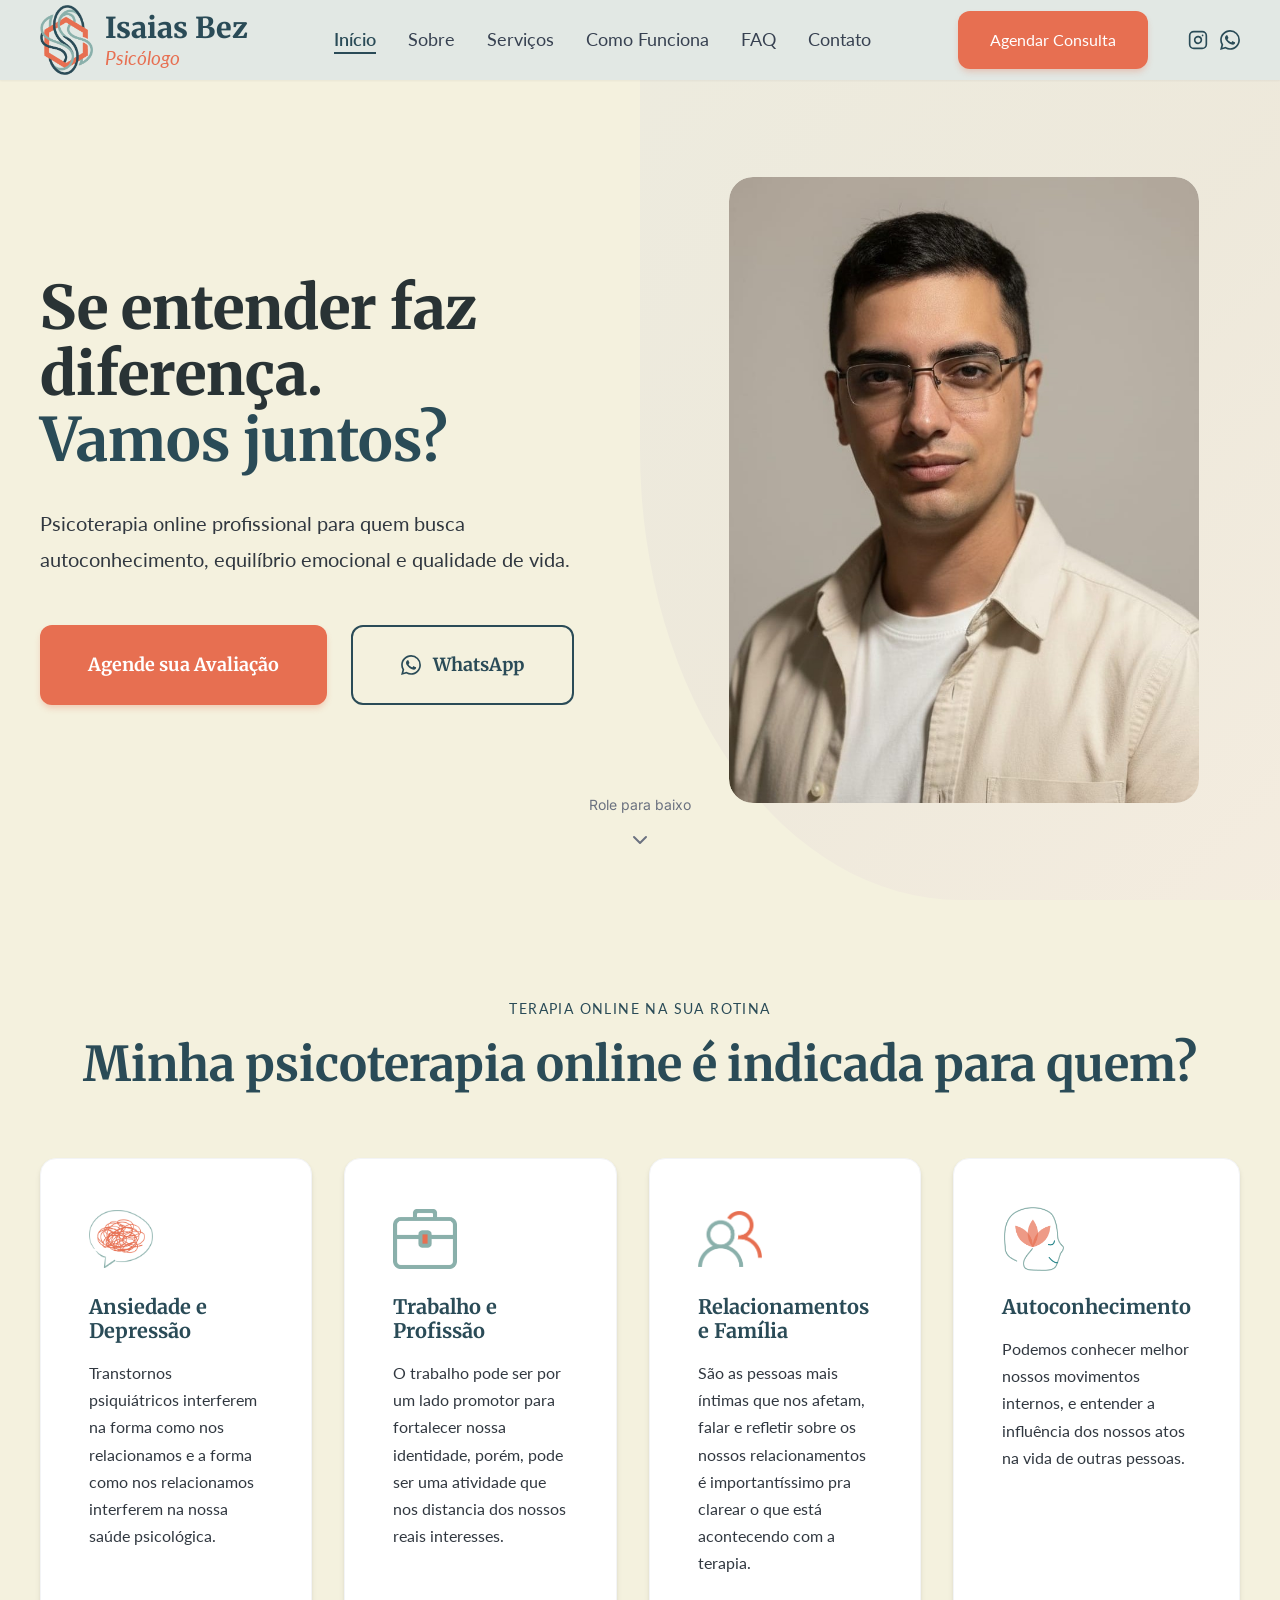
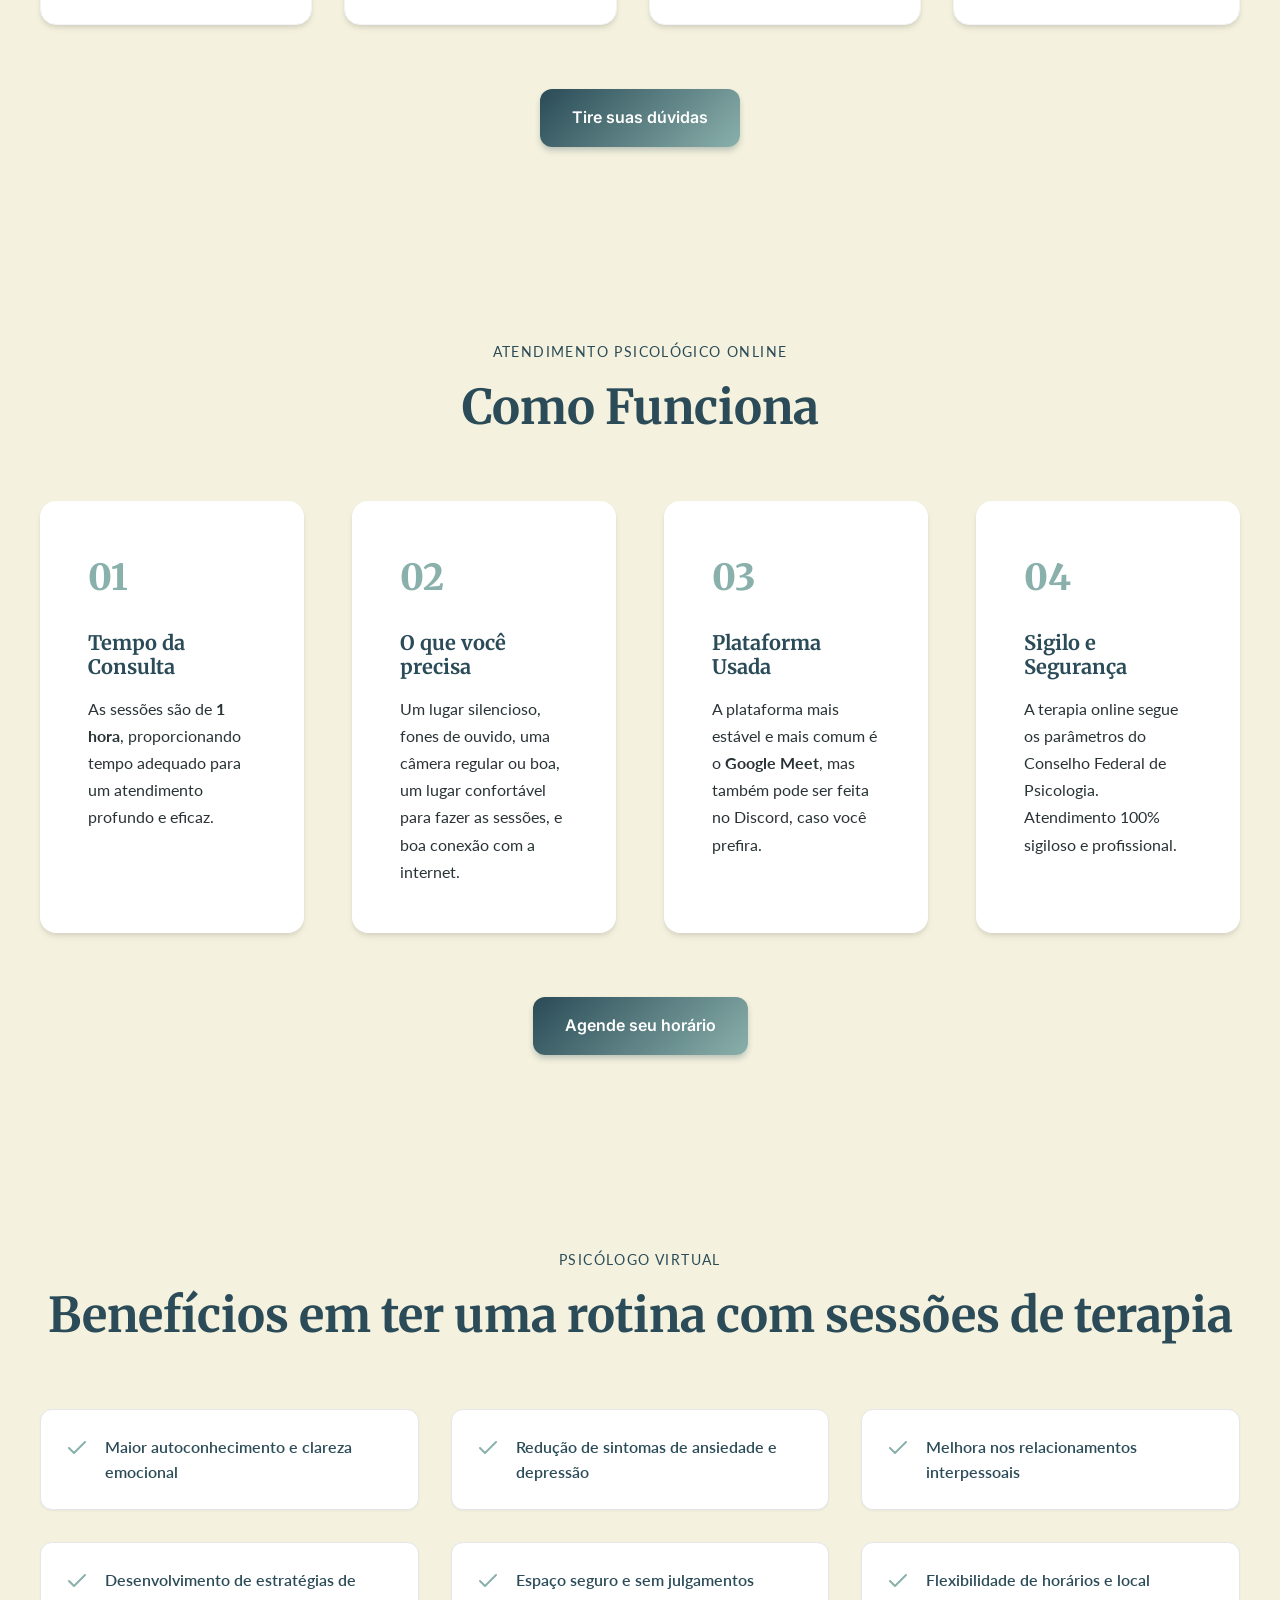
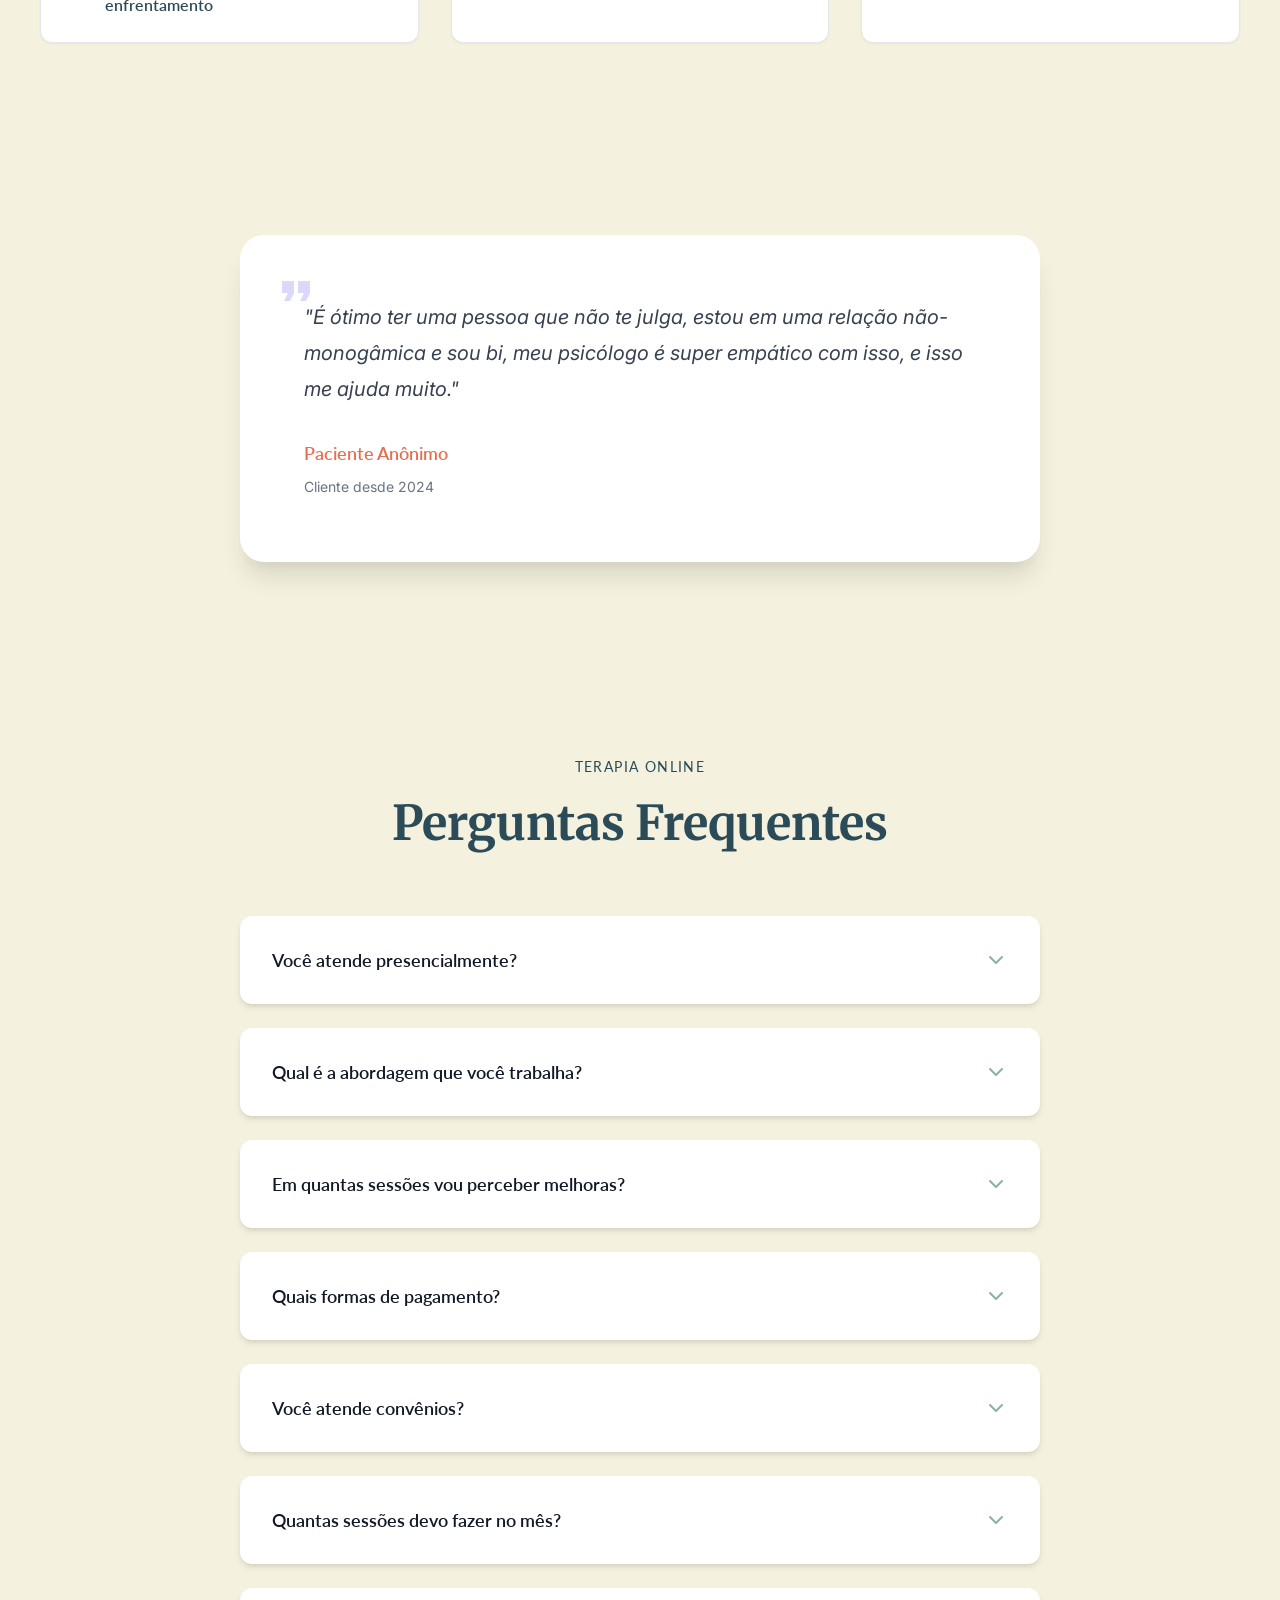
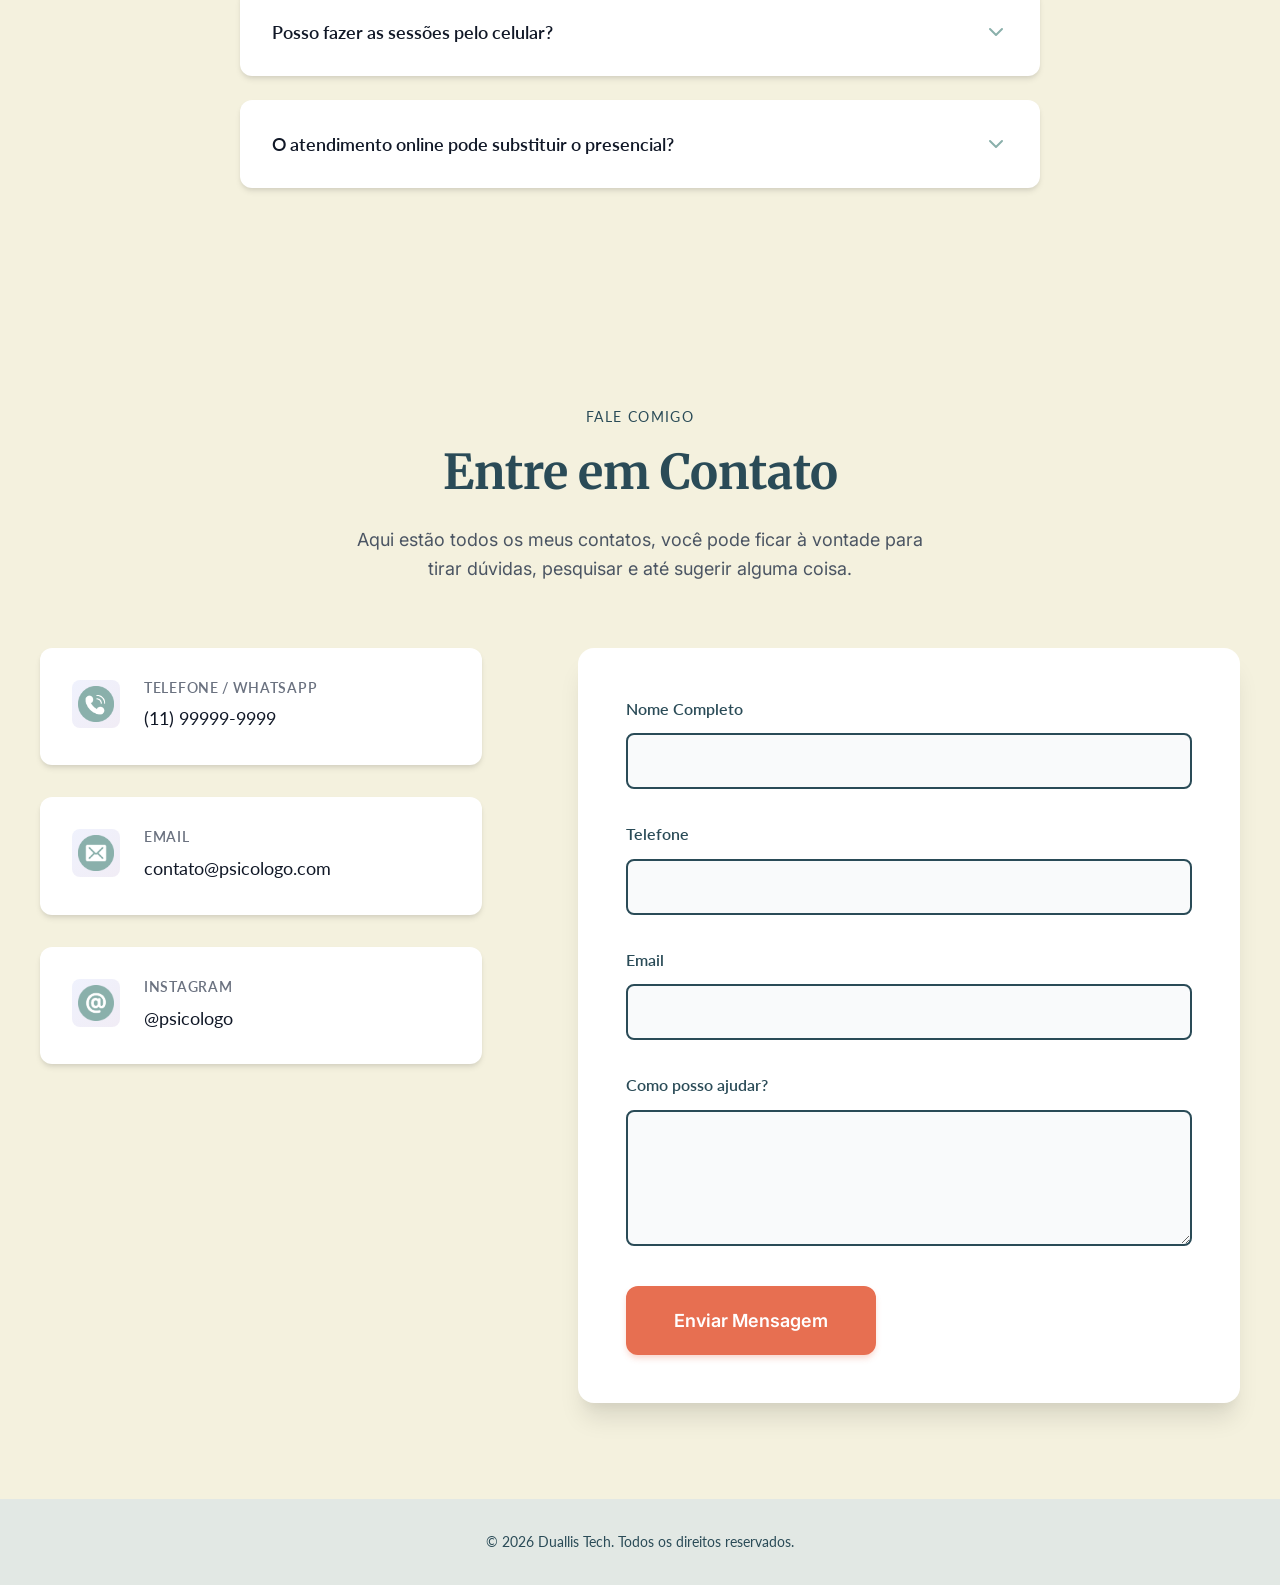
==== commit e8759fb1: "troca de foto de perfil" ====
--- a/index.html
+++ b/index.html
@@ -143,7 +143,7 @@
             </div>
             <div class="hero__image">
                 <div class="hero__image-wrapper">
-                    <img src="images/psychologist.png" alt="Psicólogo Profissional" loading="eager">
+                    <img src="images/PerfilSite.jpg" alt="Psicólogo Profissional" loading="eager">
                     <div class="hero__image-decoration"></div>
                 </div>
             </div>
--- a/styles.css
+++ b/styles.css
@@ -477,6 +477,8 @@
     position: relative;
     border-radius: var(--radius-2xl);
     overflow: hidden;
+    max-width: 85%;
+    margin: 0 auto;
 }
 
 .hero__image-wrapper img {
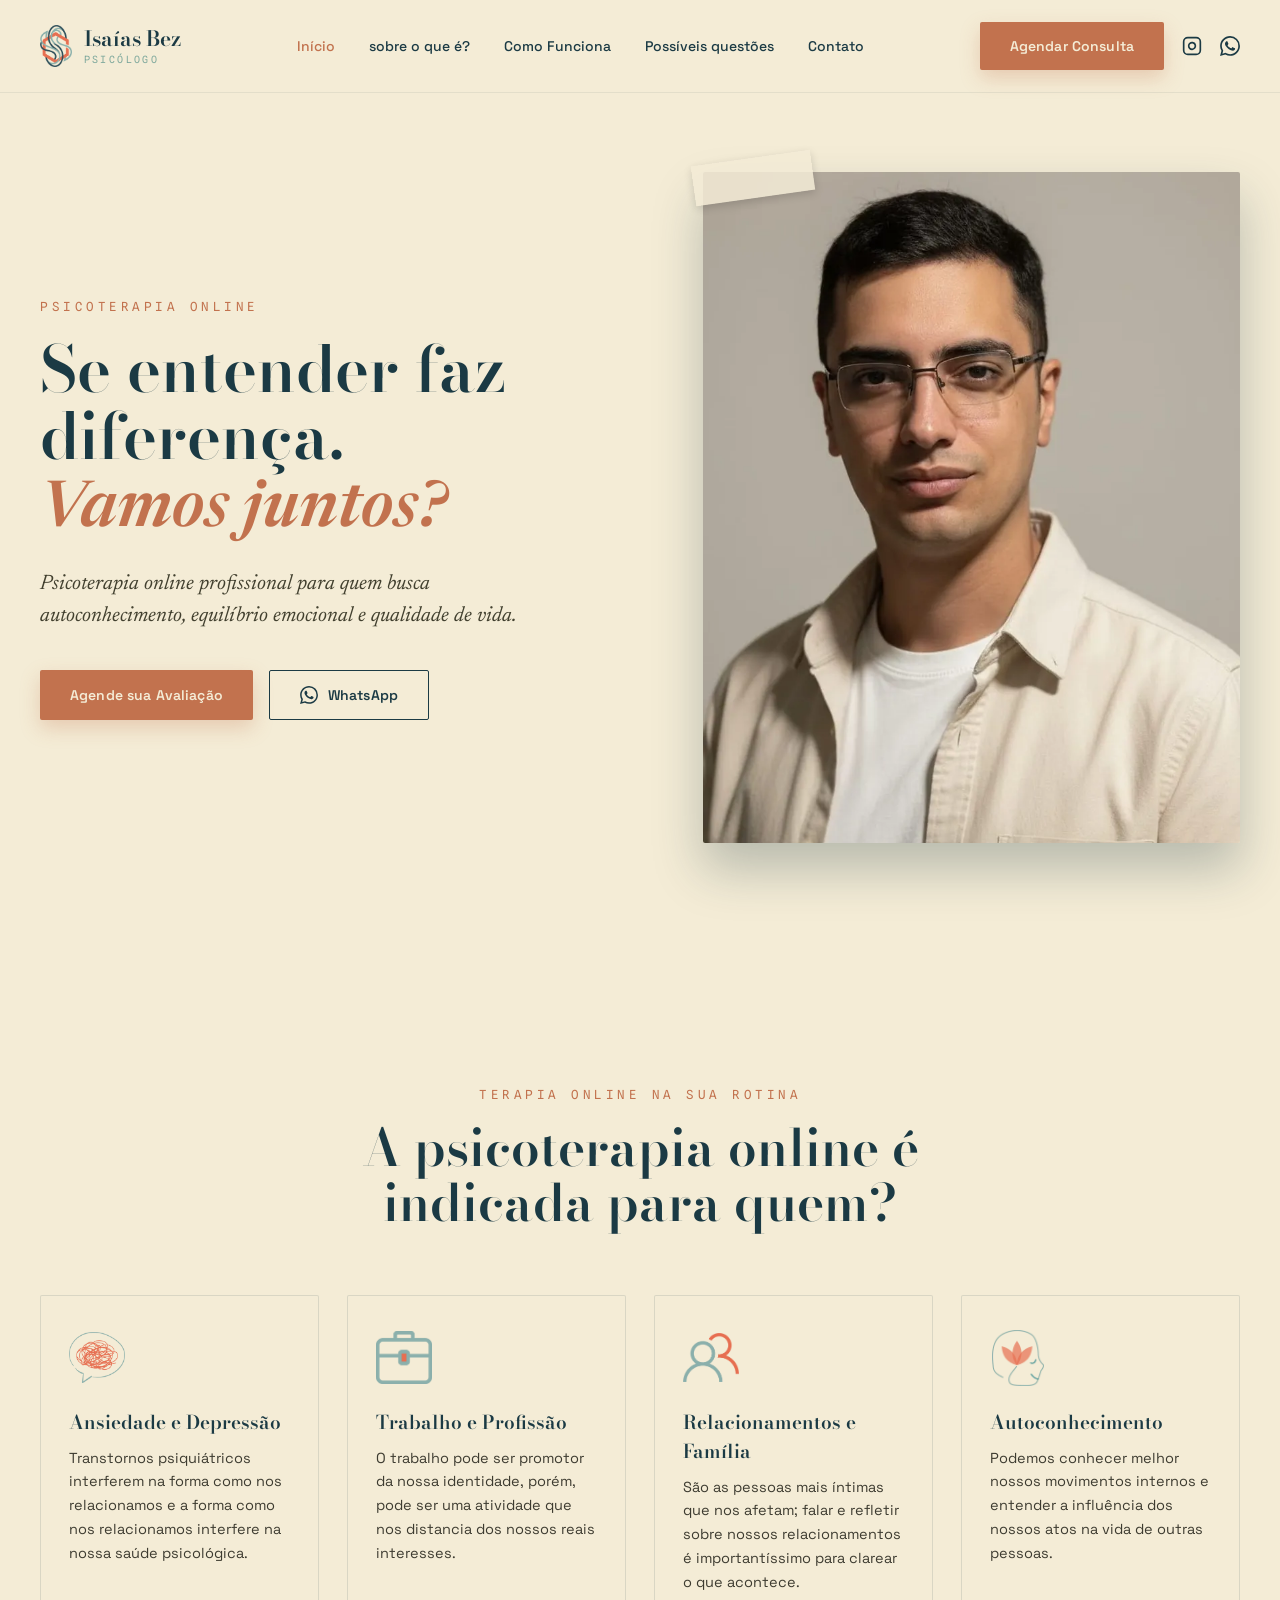
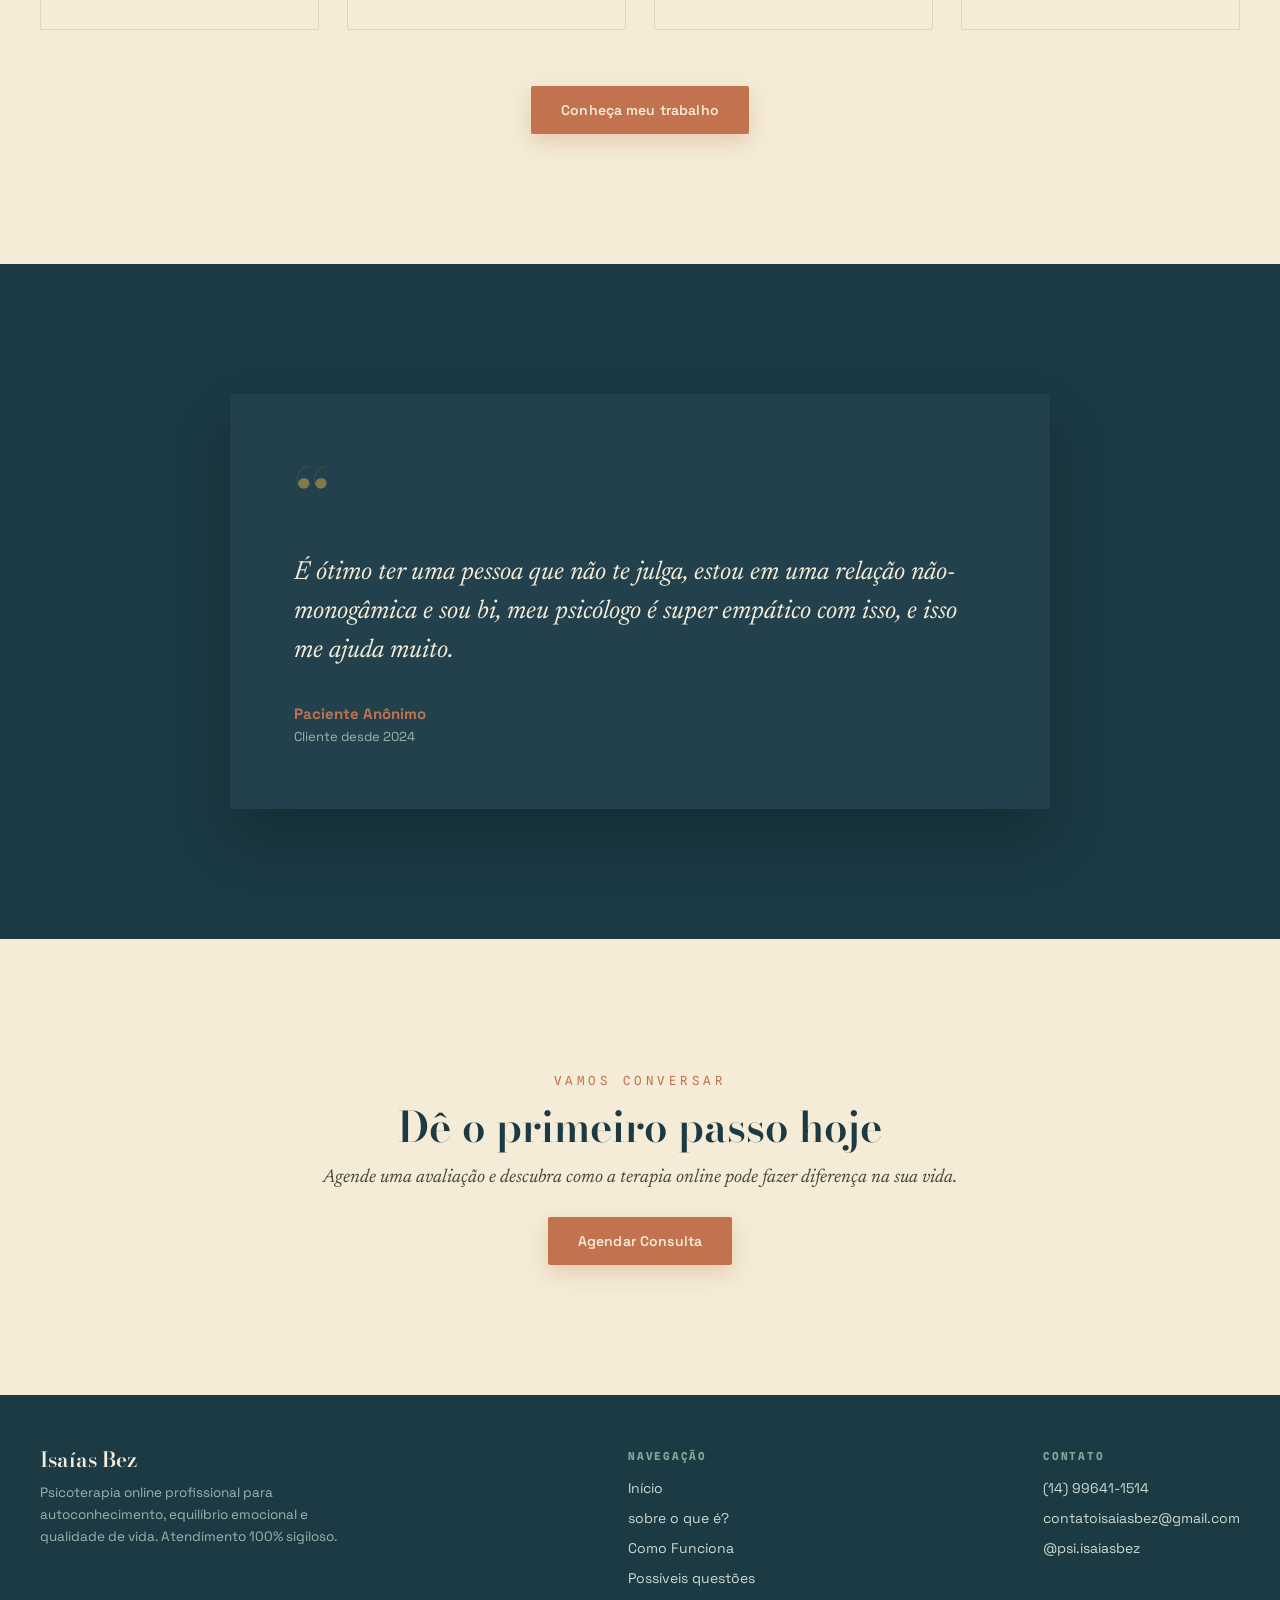
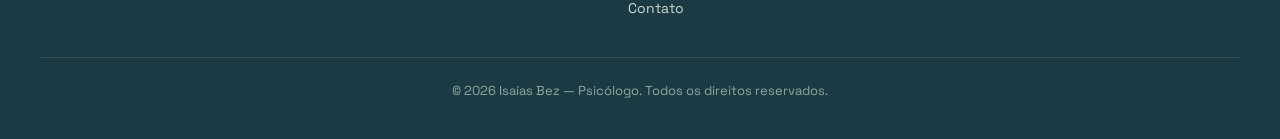
==== commit f83b34ca: "Sincroniza repositório com o site publicado O site no ar (isaiasbez.com.br, Firebase Hosting) passou" ====
--- a/index.html
+++ b/index.html
@@ -1,587 +1,212 @@
 <!DOCTYPE html>
 <html lang="pt-BR">
-
 <head>
-    <meta charset="UTF-8">
-    <meta name="viewport" content="width=device-width, initial-scale=1.0">
-    <meta name="description"
-        content="Psicoterapia online profissional. Agende sua consulta com um psicólogo qualificado e experiente.">
-    <meta name="keywords" content="psicólogo online, terapia online, psicoterapia, saúde mental, ansiedade, depressão">
-    <meta name="author" content="Psicólogo Online">
-
-    <!-- Open Graph / Facebook -->
-    <meta property="og:type" content="website">
-    <meta property="og:url" content="https://seusite.com/">
-    <meta property="og:title" content="Psicólogo Online | Terapia Profissional">
-    <meta property="og:description"
-        content="Agende sua consulta online com psicólogo qualificado. Atendimento profissional e sigiloso.">
-    <meta property="og:image" content="images/psychologist.png">
-
-    <!-- Twitter -->
-    <meta property="twitter:card" content="summary_large_image">
-    <meta property="twitter:url" content="https://seusite.com/">
-    <meta property="twitter:title" content="Psicólogo Online | Terapia Profissional">
-    <meta property="twitter:description" content="Agende sua consulta online com psicólogo qualificado.">
-    <meta property="twitter:image" content="images/psychologist.png">
-
-    <title>Isaias Bez | Psicologia Online</title>
-
-    <!-- Google Fonts -->
-    <link rel="preconnect" href="https://fonts.googleapis.com">
-    <link rel="preconnect" href="https://fonts.gstatic.com" crossorigin>
-    <link
-        href="https://fonts.googleapis.com/css2?family=Inter:wght@300;400;500;600;700&family=Lato:ital,wght@0,400;1,400&family=Merriweather:wght@800;900&family=Outfit:wght@400;500;600;700;800&display=swap"
-        rel="stylesheet">
-
-    <!-- Stylesheet -->
-    <link rel="stylesheet" href="styles.css">
-
-    <!-- Schema.org markup for Google -->
-    <script type="application/ld+json">
-    {
-      "@context": "https://schema.org",
-      "@type": "Psychologist",
-      "name": "Dr. Rafael Silva",
-      "image": "images/psychologist.png",
-      "description": "Psicólogo especializado em terapia online",
-      "address": {
-        "@type": "PostalAddress",
-        "addressCountry": "BR"
-      },
-      "priceRange": "$$",
-      "telephone": "+55-11-99999-9999",
-      "email": "contato@psicologo.com"
-    }
-    </script>
+<meta charset="utf-8">
+<meta name="viewport" content="width=device-width, initial-scale=1">
+<meta name="description" content="Psicoterapia online com Isaías Bez, psicólogo. Atendimento profissional e sigiloso para ansiedade, depressão, relacionamentos e autoconhecimento. Agende sua avaliação.">
+<meta name="keywords" content="psicólogo online, terapia online, psicoterapia, saúde mental, ansiedade, depressão, Isaías Bez">
+<meta name="author" content="Isaías Bez">
+<link rel="canonical" href="https://www.isaiasbez.com/">
+<link rel="icon" href="images/icon.png">
+
+<!-- Open Graph / Facebook -->
+<meta property="og:type" content="website">
+<meta property="og:url" content="https://www.isaiasbez.com/">
+<meta property="og:title" content="Isaías Bez | Psicólogo Online — Psicoterapia">
+<meta property="og:description" content="Agende sua consulta online com psicólogo qualificado. Atendimento profissional e sigiloso.">
+<meta property="og:image" content="https://www.isaiasbez.com/images/PerfilSite.jpg">
+
+<!-- Twitter -->
+<meta property="twitter:card" content="summary_large_image">
+<meta property="twitter:title" content="Isaías Bez | Psicólogo Online — Psicoterapia">
+<meta property="twitter:description" content="Agende sua consulta online com psicólogo qualificado.">
+<meta property="twitter:image" content="https://www.isaiasbez.com/images/PerfilSite.jpg">
+
+<title>Isaías Bez | Psicólogo Online — Psicoterapia</title>
+
+<!-- Google Fonts -->
+<link rel="preconnect" href="https://fonts.googleapis.com">
+<link rel="preconnect" href="https://fonts.gstatic.com" crossorigin>
+<link href="https://fonts.googleapis.com/css2?family=Bodoni+Moda:wght@400;500;600&family=Newsreader:ital,wght@0,400;0,500;1,400&family=Space+Grotesk:wght@400;500;600&family=Spline+Sans+Mono:wght@400;500;600&display=swap" rel="stylesheet" media="print" onload="this.media='all'">
+<noscript><link href="https://fonts.googleapis.com/css2?family=Bodoni+Moda:wght@400;500;600&family=Newsreader:ital,wght@0,400;0,500;1,400&family=Space+Grotesk:wght@400;500;600&family=Spline+Sans+Mono:wght@400;500;600&display=swap" rel="stylesheet"></noscript>
+<link rel="preload" as="image" href="images/PerfilSite.webp" fetchpriority="high">
+
+<link rel="stylesheet" href="style.css">
+
+<!-- Schema.org markup -->
+<script type="application/ld+json">
+{
+  "@context": "https://schema.org",
+  "@type": "Psychologist",
+  "name": "Isaías Bez",
+  "url": "https://www.isaiasbez.com/",
+  "image": "https://www.isaiasbez.com/images/PerfilSite.jpg",
+  "description": "Psicólogo especializado em psicoterapia online, atendendo ansiedade, depressão, relacionamentos e autoconhecimento.",
+  "address": {
+    "@type": "PostalAddress",
+    "addressCountry": "BR"
+  },
+  "areaServed": "BR",
+  "priceRange": "$$",
+  "telephone": "+55-14-99641-1514",
+  "email": "contatoisaiasbez@gmail.com",
+  "sameAs": ["https://instagram.com/psi.isaiasbez"]
+}
+</script>
 </head>
 
 <body>
-    <!-- Header / Navigation -->
-    <header class="header" id="header">
-        <nav class="nav container">
-            <a href="#" class="nav__logo">
-                <img src="images/icon.png" alt="Logo" class="nav__logo-img">
-                <div class="nav__logo-text">
-                    <span class="nav__logo-name">Isaias Bez</span>
-                    <span class="nav__logo-subtitle">Psicólogo</span>
-                </div>
-            </a>
-
-            <div class="nav__menu" id="nav-menu">
-                <ul class="nav__list">
-                    <li class="nav__item"><a href="#home" class="nav__link">Início</a></li>
-                    <li class="nav__item"><a href="#about" class="nav__link">Sobre</a></li>
-                    <li class="nav__item"><a href="#services" class="nav__link">Serviços</a></li>
-                    <li class="nav__item"><a href="#how-it-works" class="nav__link">Como Funciona</a></li>
-                    <li class="nav__item"><a href="#faq" class="nav__link">FAQ</a></li>
-                    <li class="nav__item"><a href="#contact" class="nav__link">Contato</a></li>
-                </ul>
-                <div class="nav__close" id="nav-close">
-                    <svg xmlns="http://www.w3.org/2000/svg" width="24" height="24" viewBox="0 0 24 24" fill="none"
-                        stroke="currentColor" stroke-width="2" stroke-linecap="round" stroke-linejoin="round">
-                        <line x1="18" y1="6" x2="6" y2="18"></line>
-                        <line x1="6" y1="6" x2="18" y2="18"></line>
-                    </svg>
-                </div>
-            </div>
-
-            <div class="nav__actions">
-                <a href="#contact" class="btn btn--primary nav__btn">Agendar Consulta</a>
-                <div class="nav__social">
-                    <a href="https://instagram.com/psicologo" target="_blank" aria-label="Instagram">
-                        <svg xmlns="http://www.w3.org/2000/svg" width="20" height="20" viewBox="0 0 24 24" fill="none"
-                            stroke="currentColor" stroke-width="2" stroke-linecap="round" stroke-linejoin="round">
-                            <rect x="2" y="2" width="20" height="20" rx="5" ry="5"></rect>
-                            <path d="M16 11.37A4 4 0 1 1 12.63 8 4 4 0 0 1 16 11.37z"></path>
-                            <line x1="17.5" y1="6.5" x2="17.51" y2="6.5"></line>
-                        </svg>
-                    </a>
-                    <a href="https://wa.me/5511999999999" target="_blank" aria-label="WhatsApp">
-                        <svg xmlns="http://www.w3.org/2000/svg" width="20" height="20" viewBox="0 0 24 24"
-                            fill="currentColor">
-                            <path
-                                d="M17.472 14.382c-.297-.149-1.758-.867-2.03-.967-.273-.099-.471-.148-.67.15-.197.297-.767.966-.94 1.164-.173.199-.347.223-.644.075-.297-.15-1.255-.463-2.39-1.475-.883-.788-1.48-1.761-1.653-2.059-.173-.297-.018-.458.13-.606.134-.133.298-.347.446-.52.149-.174.198-.298.298-.497.099-.198.05-.371-.025-.52-.075-.149-.669-1.612-.916-2.207-.242-.579-.487-.5-.669-.51-.173-.008-.371-.01-.57-.01-.198 0-.52.074-.792.372-.272.297-1.04 1.016-1.04 2.479 0 1.462 1.065 2.875 1.213 3.074.149.198 2.096 3.2 5.077 4.487.709.306 1.262.489 1.694.625.712.227 1.36.195 1.871.118.571-.085 1.758-.719 2.006-1.413.248-.694.248-1.289.173-1.413-.074-.124-.272-.198-.57-.347m-5.421 7.403h-.004a9.87 9.87 0 01-5.031-1.378l-.361-.214-3.741.982.998-3.648-.235-.374a9.86 9.86 0 01-1.51-5.26c.001-5.45 4.436-9.884 9.888-9.884 2.64 0 5.122 1.03 6.988 2.898a9.825 9.825 0 012.893 6.994c-.003 5.45-4.437 9.884-9.885 9.884m8.413-18.297A11.815 11.815 0 0012.05 0C5.495 0 .16 5.335.157 11.892c0 2.096.547 4.142 1.588 5.945L.057 24l6.305-1.654a11.882 11.882 0 005.683 1.448h.005c6.554 0 11.89-5.335 11.893-11.893a11.821 11.821 0 00-3.48-8.413Z" />
-                        </svg>
-                    </a>
-                </div>
-                <div class="nav__toggle" id="nav-toggle">
-                    <svg xmlns="http://www.w3.org/2000/svg" width="24" height="24" viewBox="0 0 24 24" fill="none"
-                        stroke="currentColor" stroke-width="2" stroke-linecap="round" stroke-linejoin="round">
-                        <line x1="3" y1="12" x2="21" y2="12"></line>
-                        <line x1="3" y1="6" x2="21" y2="6"></line>
-                        <line x1="3" y1="18" x2="21" y2="18"></line>
-                    </svg>
-                </div>
-            </div>
-        </nav>
-    </header>
-
-    <!-- Hero Section -->
-    <section class="hero" id="home">
-        <div class="hero__container container">
-            <div class="hero__content">
-                <h1 class="hero__title">
-                    Se entender faz diferença.<br>
-                    <span class="gradient-text">Vamos juntos?</span>
-                </h1>
-                <p class="hero__description">
-                    Psicoterapia online profissional para quem busca autoconhecimento,
-                    equilíbrio emocional e qualidade de vida.
-                </p>
-                <div class="hero__buttons">
-                    <a href="#contact" class="btn btn--primary btn--large hero__cta-btn">Agende sua Avaliação</a>
-                    <a href="https://wa.me/5511999999999?text=Olá!%20Gostaria%20de%20agendar%20uma%20avaliação"
-                        class="btn btn--secondary btn--large hero__whatsapp-btn" target="_blank">
-                        <svg xmlns="http://www.w3.org/2000/svg" width="20" height="20" viewBox="0 0 24 24"
-                            fill="currentColor">
-                            <path
-                                d="M17.472 14.382c-.297-.149-1.758-.867-2.03-.967-.273-.099-.471-.148-.67.15-.197.297-.767.966-.94 1.164-.173.199-.347.223-.644.075-.297-.15-1.255-.463-2.39-1.475-.883-.788-1.48-1.761-1.653-2.059-.173-.297-.018-.458.13-.606.134-.133.298-.347.446-.52.149-.174.198-.298.298-.497.099-.198.05-.371-.025-.52-.075-.149-.669-1.612-.916-2.207-.242-.579-.487-.5-.669-.51-.173-.008-.371-.01-.57-.01-.198 0-.52.074-.792.372-.272.297-1.04 1.016-1.04 2.479 0 1.462 1.065 2.875 1.213 3.074.149.198 2.096 3.2 5.077 4.487.709.306 1.262.489 1.694.625.712.227 1.36.195 1.871.118.571-.085 1.758-.719 2.006-1.413.248-.694.248-1.289.173-1.413-.074-.124-.272-.198-.57-.347m-5.421 7.403h-.004a9.87 9.87 0 01-5.031-1.378l-.361-.214-3.741.982.998-3.648-.235-.374a9.86 9.86 0 01-1.51-5.26c.001-5.45 4.436-9.884 9.888-9.884 2.64 0 5.122 1.03 6.988 2.898a9.825 9.825 0 012.893 6.994c-.003 5.45-4.437 9.884-9.885 9.884m8.413-18.297A11.815 11.815 0 0012.05 0C5.495 0 .16 5.335.157 11.892c0 2.096.547 4.142 1.588 5.945L.057 24l6.305-1.654a11.882 11.882 0 005.683 1.448h.005c6.554 0 11.89-5.335 11.893-11.893a11.821 11.821 0 00-3.48-8.413Z" />
-                        </svg>
-                        WhatsApp
-                    </a>
-                </div>
-            </div>
-            <div class="hero__image">
-                <div class="hero__image-wrapper">
-                    <img src="images/PerfilSite.jpg" alt="Psicólogo Profissional" loading="eager">
-                    <div class="hero__image-decoration"></div>
-                </div>
-            </div>
-        </div>
-        <div class="hero__scroll">
-            <a href="#about" class="scroll-down">
-                <span>Role para baixo</span>
-                <svg xmlns="http://www.w3.org/2000/svg" width="24" height="24" viewBox="0 0 24 24" fill="none"
-                    stroke="currentColor" stroke-width="2" stroke-linecap="round" stroke-linejoin="round">
-                    <polyline points="6 9 12 15 18 9"></polyline>
-                </svg>
-            </a>
-        </div>
-    </section>
-
-    <!-- About Section -->
-    <section class="about section" id="about">
-        <div class="container">
-            <div class="section__header">
-                <span class="section__subtitle">Terapia Online na Sua Rotina</span>
-                <h2 class="section__title">Minha psicoterapia online é indicada para quem?</h2>
-            </div>
-
-            <div class="about__grid">
-                <div class="about__card" data-animate>
-                    <div class="about__card-icon">
-                        <img src="images/ansiedade.png" alt="Ansiedade e Depressão">
-                    </div>
-                    <h3 class="about__card-title">Ansiedade e Depressão</h3>
-                    <p class="about__card-description">
-                        Transtornos psiquiátricos interferem na forma como nos relacionamos e a forma
-                        como nos relacionamos interferem na nossa saúde psicológica.
-                    </p>
-                </div>
-
-                <div class="about__card" data-animate>
-                    <div class="about__card-icon">
-                        <img src="images/trabalho.png" alt="Trabalho e Profissão">
-                    </div>
-                    <h3 class="about__card-title">Trabalho e Profissão</h3>
-                    <p class="about__card-description">
-                        O trabalho pode ser por um lado promotor para fortalecer nossa identidade,
-                        porém, pode ser uma atividade que nos distancia dos nossos reais interesses.
-                    </p>
-                </div>
-
-                <div class="about__card" data-animate>
-                    <div class="about__card-icon">
-                        <img src="images/familia.png" alt="Relacionamentos e Família">
-                    </div>
-                    <h3 class="about__card-title">Relacionamentos e Família</h3>
-                    <p class="about__card-description">
-                        São as pessoas mais íntimas que nos afetam, falar e refletir sobre os nossos
-                        relacionamentos é importantíssimo pra clarear o que está acontecendo com a terapia.
-                    </p>
-                </div>
-
-                <div class="about__card" data-animate>
-                    <div class="about__card-icon">
-                        <img src="images/autoconhecimento.png" alt="Autoconhecimento">
-                    </div>
-                    <h3 class="about__card-title">Autoconhecimento</h3>
-                    <p class="about__card-description">
-                        Podemos conhecer melhor nossos movimentos internos, e entender a influência
-                        dos nossos atos na vida de outras pessoas.
-                    </p>
-                </div>
-            </div>
-
-            <div class="about__cta">
-                <a href="#faq" class="btn btn--primary about__cta-btn">Tire suas dúvidas</a>
-            </div>
-        </div>
-    </section>
-
-    <!-- How It Works Section -->
-    <section class="how-it-works section" id="how-it-works">
-        <div class="container">
-            <div class="section__header">
-                <span class="section__subtitle">Atendimento Psicológico Online</span>
-                <h2 class="section__title">Como Funciona</h2>
-            </div>
-
-            <div class="how-it-works__grid">
-                <div class="how-it-works__card" data-animate>
-                    <div class="how-it-works__number">01</div>
-                    <h3 class="how-it-works__title">Tempo da Consulta</h3>
-                    <p class="how-it-works__description">
-                        As sessões são de <strong>1 hora</strong>, proporcionando tempo adequado
-                        para um atendimento profundo e eficaz.
-                    </p>
-                </div>
-
-                <div class="how-it-works__card" data-animate>
-                    <div class="how-it-works__number">02</div>
-                    <h3 class="how-it-works__title">O que você precisa</h3>
-                    <p class="how-it-works__description">
-                        Um lugar silencioso, fones de ouvido, uma câmera regular ou boa,
-                        um lugar confortável para fazer as sessões, e boa conexão com a internet.
-                    </p>
-                </div>
-
-                <div class="how-it-works__card" data-animate>
-                    <div class="how-it-works__number">03</div>
-                    <h3 class="how-it-works__title">Plataforma Usada</h3>
-                    <p class="how-it-works__description">
-                        A plataforma mais estável e mais comum é o <strong>Google Meet</strong>,
-                        mas também pode ser feita no Discord, caso você prefira.
-                    </p>
-                </div>
-
-                <div class="how-it-works__card" data-animate>
-                    <div class="how-it-works__number">04</div>
-                    <h3 class="how-it-works__title">Sigilo e Segurança</h3>
-                    <p class="how-it-works__description">
-                        A terapia online segue os parâmetros do Conselho Federal de Psicologia.
-                        Atendimento 100% sigiloso e profissional.
-                    </p>
-                </div>
-            </div>
-
-            <div class="how-it-works__cta">
-                <a href="https://wa.me/5511999999999?text=Olá!%20Gostaria%20de%20agendar%20uma%20avaliação"
-                    class="btn btn--primary how-it-works__cta-btn" target="_blank">Agende seu horário</a>
-            </div>
-        </div>
-    </section>
-
-    <!-- Benefits Section -->
-    <section class="benefits section">
-        <div class="container">
-            <div class="section__header">
-                <span class="section__subtitle">Psicólogo Virtual</span>
-                <h2 class="section__title">Benefícios em ter uma rotina com sessões de terapia</h2>
-            </div>
-
-            <div class="benefits__grid">
-                <div class="benefits__item" data-animate>
-                    <svg xmlns="http://www.w3.org/2000/svg" width="24" height="24" viewBox="0 0 24 24" fill="none"
-                        stroke="currentColor" stroke-width="2" stroke-linecap="round" stroke-linejoin="round">
-                        <polyline points="20 6 9 17 4 12"></polyline>
-                    </svg>
-                    <span>Maior autoconhecimento e clareza emocional</span>
-                </div>
-                <div class="benefits__item" data-animate>
-                    <svg xmlns="http://www.w3.org/2000/svg" width="24" height="24" viewBox="0 0 24 24" fill="none"
-                        stroke="currentColor" stroke-width="2" stroke-linecap="round" stroke-linejoin="round">
-                        <polyline points="20 6 9 17 4 12"></polyline>
-                    </svg>
-                    <span>Redução de sintomas de ansiedade e depressão</span>
-                </div>
-                <div class="benefits__item" data-animate>
-                    <svg xmlns="http://www.w3.org/2000/svg" width="24" height="24" viewBox="0 0 24 24" fill="none"
-                        stroke="currentColor" stroke-width="2" stroke-linecap="round" stroke-linejoin="round">
-                        <polyline points="20 6 9 17 4 12"></polyline>
-                    </svg>
-                    <span>Melhora nos relacionamentos interpessoais</span>
-                </div>
-                <div class="benefits__item" data-animate>
-                    <svg xmlns="http://www.w3.org/2000/svg" width="24" height="24" viewBox="0 0 24 24" fill="none"
-                        stroke="currentColor" stroke-width="2" stroke-linecap="round" stroke-linejoin="round">
-                        <polyline points="20 6 9 17 4 12"></polyline>
-                    </svg>
-                    <span>Desenvolvimento de estratégias de enfrentamento</span>
-                </div>
-                <div class="benefits__item" data-animate>
-                    <svg xmlns="http://www.w3.org/2000/svg" width="24" height="24" viewBox="0 0 24 24" fill="none"
-                        stroke="currentColor" stroke-width="2" stroke-linecap="round" stroke-linejoin="round">
-                        <polyline points="20 6 9 17 4 12"></polyline>
-                    </svg>
-                    <span>Espaço seguro e sem julgamentos</span>
-                </div>
-                <div class="benefits__item" data-animate>
-                    <svg xmlns="http://www.w3.org/2000/svg" width="24" height="24" viewBox="0 0 24 24" fill="none"
-                        stroke="currentColor" stroke-width="2" stroke-linecap="round" stroke-linejoin="round">
-                        <polyline points="20 6 9 17 4 12"></polyline>
-                    </svg>
-                    <span>Flexibilidade de horários e local</span>
-                </div>
-            </div>
-        </div>
-    </section>
-
-    <!-- Testimonial Section -->
-    <section class="testimonial section">
-        <div class="container">
-            <div class="testimonial__card" data-animate>
-                <div class="testimonial__quote">
-                    <svg xmlns="http://www.w3.org/2000/svg" width="48" height="48" viewBox="0 0 24 24"
-                        fill="currentColor">
-                        <path d="M6 17h3l2-4V7H5v6h3zm8 0h3l2-4V7h-6v6h3z" />
-                    </svg>
-                </div>
-                <p class="testimonial__text">
-                    "É ótimo ter uma pessoa que não te julga, estou em uma relação não-monogâmica e sou bi,
-                    meu psicólogo é super empático com isso, e isso me ajuda muito."
-                </p>
-                <div class="testimonial__author">
-                    <strong>Paciente Anônimo</strong>
-                    <span>Cliente desde 2024</span>
-                </div>
-            </div>
-        </div>
-    </section>
-
-    <!-- FAQ Section -->
-    <section class="faq section" id="faq">
-        <div class="container">
-            <div class="section__header">
-                <span class="section__subtitle">Terapia Online</span>
-                <h2 class="section__title">Perguntas Frequentes</h2>
-            </div>
-
-            <div class="faq__container">
-                <div class="faq__item" data-animate>
-                    <button class="faq__question">
-                        <span>Você atende presencialmente?</span>
-                        <svg xmlns="http://www.w3.org/2000/svg" width="24" height="24" viewBox="0 0 24 24" fill="none"
-                            stroke="currentColor" stroke-width="2" stroke-linecap="round" stroke-linejoin="round">
-                            <polyline points="6 9 12 15 18 9"></polyline>
-                        </svg>
-                    </button>
-                    <div class="faq__answer">
-                        <p>Eu atendo apenas por videochamadas, e tenho visto eficiência desse método, assim como suas
-                            características específicas.</p>
-                    </div>
-                </div>
-
-                <div class="faq__item" data-animate>
-                    <button class="faq__question">
-                        <span>Qual é a abordagem que você trabalha?</span>
-                        <svg xmlns="http://www.w3.org/2000/svg" width="24" height="24" viewBox="0 0 24 24" fill="none"
-                            stroke="currentColor" stroke-width="2" stroke-linecap="round" stroke-linejoin="round">
-                            <polyline points="6 9 12 15 18 9"></polyline>
-                        </svg>
-                    </button>
-                    <div class="faq__answer">
-                        <p>Meus atendimentos são orientados por pesquisadores da Terapia Cognitivo Comportamental (TCC),
-                            psicanálise atual e a filosofia do materialismo-dialético. A psicanálise auxilia em um
-                            atendimento empático e que verifica necessidades individuais.</p>
-                    </div>
-                </div>
-
-                <div class="faq__item" data-animate>
-                    <button class="faq__question">
-                        <span>Em quantas sessões vou perceber melhoras?</span>
-                        <svg xmlns="http://www.w3.org/2000/svg" width="24" height="24" viewBox="0 0 24 24" fill="none"
-                            stroke="currentColor" stroke-width="2" stroke-linecap="round" stroke-linejoin="round">
-                            <polyline points="6 9 12 15 18 9"></polyline>
-                        </svg>
-                    </button>
-                    <div class="faq__answer">
-                        <p>Essa pergunta é importante para diferenciar um pouco a psicologia de outras profissões
-                            médicas, porque em tese, mesmo com diagnósticos iguais as pessoas são diferentes, então não
-                            há um tempo comum a todos de terapia.</p>
-                    </div>
-                </div>
-
-                <div class="faq__item" data-animate>
-                    <button class="faq__question">
-                        <span>Quais formas de pagamento?</span>
-                        <svg xmlns="http://www.w3.org/2000/svg" width="24" height="24" viewBox="0 0 24 24" fill="none"
-                            stroke="currentColor" stroke-width="2" stroke-linecap="round" stroke-linejoin="round">
-                            <polyline points="6 9 12 15 18 9"></polyline>
-                        </svg>
-                    </button>
-                    <div class="faq__answer">
-                        <p>O pagamento pode ser feito por PIX, boleto ou transferência, o valor que eu cobro é fixo
-                            mensal para que não haja nenhum susto no final do mês e a pessoa que eu atendo não precise
-                            faltar para economizar.</p>
-                    </div>
-                </div>
-
-                <div class="faq__item" data-animate>
-                    <button class="faq__question">
-                        <span>Você atende convênios?</span>
-                        <svg xmlns="http://www.w3.org/2000/svg" width="24" height="24" viewBox="0 0 24 24" fill="none"
-                            stroke="currentColor" stroke-width="2" stroke-linecap="round" stroke-linejoin="round">
-                            <polyline points="6 9 12 15 18 9"></polyline>
-                        </svg>
-                    </button>
-                    <div class="faq__answer">
-                        <p>Não atendo convênios, porém o reembolso é garantido por lei, cada convênio tem uma tabela de
-                            reembolso e os médicos psiquiatras já estão acostumados a fazer esse tipo de encaminhamento.
-                        </p>
-                    </div>
-                </div>
-
-                <div class="faq__item" data-animate>
-                    <button class="faq__question">
-                        <span>Quantas sessões devo fazer no mês?</span>
-                        <svg xmlns="http://www.w3.org/2000/svg" width="24" height="24" viewBox="0 0 24 24" fill="none"
-                            stroke="currentColor" stroke-width="2" stroke-linecap="round" stroke-linejoin="round">
-                            <polyline points="6 9 12 15 18 9"></polyline>
-                        </svg>
-                    </button>
-                    <div class="faq__answer">
-                        <p>A terapia com o psicólogo é uma relação terapêutica, então é importante manter viva essa
-                            relação, por isso geralmente é indicado 1 vez por semana e a cada semana, colocar um assunto
-                            mais profundo e difícil para ser falado.</p>
-                    </div>
-                </div>
-
-                <div class="faq__item" data-animate>
-                    <button class="faq__question">
-                        <span>Posso fazer as sessões pelo celular?</span>
-                        <svg xmlns="http://www.w3.org/2000/svg" width="24" height="24" viewBox="0 0 24 24" fill="none"
-                            stroke="currentColor" stroke-width="2" stroke-linecap="round" stroke-linejoin="round">
-                            <polyline points="6 9 12 15 18 9"></polyline>
-                        </svg>
-                    </button>
-                    <div class="faq__answer">
-                        <p>Sim, se o seu celular tiver uma boa câmera, bom som, e te der a impressão de imersão que
-                            importa tanto para a terapia online, mas o mais indicado é por notebook com fones de ouvido.
-                        </p>
-                    </div>
-                </div>
-
-                <div class="faq__item" data-animate>
-                    <button class="faq__question">
-                        <span>O atendimento online pode substituir o presencial?</span>
-                        <svg xmlns="http://www.w3.org/2000/svg" width="24" height="24" viewBox="0 0 24 24" fill="none"
-                            stroke="currentColor" stroke-width="2" stroke-linecap="round" stroke-linejoin="round">
-                            <polyline points="6 9 12 15 18 9"></polyline>
-                        </svg>
-                    </button>
-                    <div class="faq__answer">
-                        <p>Sim, para a maioria das pessoas há uma boa imersão e bom vínculo com o psicólogo, que é o
-                            mais importante. Claro eu recomendo que abaixo dos 16 anos crianças sejam atendidas
-                            presencialmente, pelo seu desenvolvimento afetivo.</p>
-                    </div>
-                </div>
-            </div>
-        </div>
-    </section>
-
-    <!-- Contact Section -->
-    <section class="contact section" id="contact">
-        <div class="container">
-            <div class="section__header">
-                <span class="section__subtitle">Fale Comigo</span>
-                <h2 class="section__title">Entre em Contato</h2>
-                <p class="section__description">
-                    Aqui estão todos os meus contatos, você pode ficar à vontade para tirar dúvidas,
-                    pesquisar e até sugerir alguma coisa.
-                </p>
-            </div>
-
-            <div class="contact__container">
-                <div class="contact__info">
-                    <div class="contact__info-item" data-animate>
-                        <div class="contact__info-icon">
-                            <img src="images/telefone.png" alt="Telefone" width="36" height="36">
-                        </div>
-                        <div>
-                            <h4>Telefone / WhatsApp</h4>
-                            <a href="tel:+5511999999999">(11) 99999-9999</a>
-                        </div>
-                    </div>
-
-                    <div class="contact__info-item" data-animate>
-                        <div class="contact__info-icon">
-                            <img src="images/email.png" alt="Email" width="36" height="36">
-                        </div>
-                        <div>
-                            <h4>Email</h4>
-                            <a href="mailto:contato@psicologo.com">contato@psicologo.com</a>
-                        </div>
-                    </div>
-
-                    <div class="contact__info-item" data-animate>
-                        <div class="contact__info-icon">
-                            <img src="images/insta.png" alt="Instagram" width="36" height="36">
-                        </div>
-                        <div>
-                            <h4>Instagram</h4>
-                            <a href="https://instagram.com/psicologo" target="_blank">@psicologo</a>
-                        </div>
-                    </div>
-                </div>
-
-                <form class="contact__form" id="contact-form" data-animate>
-                    <div class="form__group">
-                        <label for="name">Nome Completo</label>
-                        <input type="text" id="name" name="name" required>
-                    </div>
-
-                    <div class="form__group">
-                        <label for="phone">Telefone</label>
-                        <input type="tel" id="phone" name="phone" required>
-                    </div>
-
-                    <div class="form__group">
-                        <label for="email">Email</label>
-                        <input type="email" id="email" name="email" required>
-                    </div>
-
-                    <div class="form__group">
-                        <label for="message">Como posso ajudar?</label>
-                        <textarea id="message" name="message" rows="5" required></textarea>
-                    </div>
-
-                    <button type="submit" class="btn btn--primary btn--large contact__submit-btn">Enviar
-                        Mensagem</button>
-
-                    <div class="form__message" id="form-message"></div>
-                </form>
-            </div>
-        </div>
-    </section>
-
-    <!-- Footer -->
-    <footer class="footer">
-        <div class="container">
-            <div class="footer__bottom">
-                <p>&copy; 2026 Duallis Tech. Todos os direitos reservados.</p>
-            </div>
-        </div>
-    </footer>
-
-    <!-- Tawk.to Chat Widget -->
-    <!--Start of Tawk.to Script-->
-    <script type="text/javascript">
-        // Substitua YOUR_PROPERTY_ID pelo seu ID do Tawk.to após criar conta em https://www.tawk.to/
-        // var Tawk_API=Tawk_API||{}, Tawk_LoadStart=new Date();
-        // (function(){
-        // var s1=document.createElement("script"),s0=document.getElementsByTagName("script")[0];
-        // s1.async=true;
-        // s1.src='https://embed.tawk.to/YOUR_PROPERTY_ID/default';
-        // s1.charset='UTF-8';
-        // s1.setAttribute('crossorigin','*');
-        // s0.parentNode.insertBefore(s1,s0);
-        // })();
-    </script>
-    <!--End of Tawk.to Script-->
-
-    <!-- Main JavaScript -->
-    <script src="script.js"></script>
+
+<!-- HEADER -->
+<header class="site-header" id="header">
+<div class="nav-inner">
+  <a href="index.html" class="logo">
+    <img src="images/icon.png" alt="Isaías Bez">
+    <div>
+      <div class="logo-name">Isaías Bez</div>
+      <div class="logo-sub">Psicólogo</div>
+    </div>
+  </a>
+  <nav class="nav-links">
+    <a href="index.html" class="nav-link active">Início</a>
+    <a href="sobre.html" class="nav-link">sobre o que é?</a>
+    <a href="como-funciona.html" class="nav-link">Como Funciona</a>
+    <a href="faq.html" class="nav-link">Possíveis questões</a>
+    <a href="contato.html" class="nav-link">Contato</a>
+  </nav>
+  <div class="nav-actions">
+    <a href="contato.html" class="btn btn-primary">Agendar Consulta</a>
+    <a href="https://instagram.com/psi.isaiasbez" target="_blank" rel="noopener" class="icon-link" aria-label="Instagram">
+      <svg width="20" height="20" viewBox="0 0 24 24" fill="none" stroke="currentColor" stroke-width="2"><rect x="2" y="2" width="20" height="20" rx="5"></rect><path d="M16 11.37A4 4 0 1 1 12.63 8 4 4 0 0 1 16 11.37z"></path><line x1="17.5" y1="6.5" x2="17.51" y2="6.5"></line></svg>
+    </a>
+    <a href="https://wa.me/5514996411514?text=Ol%C3%A1!%20Vim%20pelo%20site%20e%20gostaria%20de%20agendar%20uma%20avalia%C3%A7%C3%A3o%20com%20o%20psic%C3%B3logo%20Isa%C3%ADas%20Bez." target="_blank" rel="noopener" class="icon-link" aria-label="WhatsApp">
+      <svg width="20" height="20" viewBox="0 0 24 24" fill="currentColor"><path d="M17.472 14.382c-.297-.149-1.758-.867-2.03-.967-.273-.099-.471-.148-.67.15-.197.297-.767.966-.94 1.164-.173.199-.347.223-.644.075-.297-.15-1.255-.463-2.39-1.475-.883-.788-1.48-1.761-1.653-2.059-.173-.297-.018-.458.13-.606.134-.133.298-.347.446-.52.149-.174.198-.298.298-.497.099-.198.05-.371-.025-.52-.075-.149-.669-1.612-.916-2.207-.242-.579-.487-.5-.669-.51-.173-.008-.371-.01-.57-.01-.198 0-.52.074-.792.372-.272.297-1.04 1.016-1.04 2.479 0 1.462 1.065 2.875 1.213 3.074.149.198 2.096 3.2 5.077 4.487.709.306 1.262.489 1.694.625.712.227 1.36.195 1.871.118.571-.085 1.758-.719 2.006-1.413.248-.694.248-1.289.173-1.413-.074-.124-.272-.198-.57-.347m-5.421 7.403h-.004a9.87 9.87 0 01-5.031-1.378l-.361-.214-3.741.982.998-3.648-.235-.374a9.86 9.86 0 01-1.51-5.26c.001-5.45 4.436-9.884 9.888-9.884 2.64 0 5.122 1.03 6.988 2.898a9.825 9.825 0 012.893 6.994c-.003 5.45-4.437 9.884-9.885 9.884m8.413-18.297A11.815 11.815 0 0012.05 0C5.495 0 .16 5.335.157 11.892c0 2.096.547 4.142 1.588 5.945L.057 24l6.305-1.654a11.882 11.882 0 005.683 1.448h.005c6.554 0 11.89-5.335 11.893-11.893a11.821 11.821 0 00-3.48-8.413Z"/></svg>
+    </a>
+    <button class="nav-burger" id="nav-toggle" aria-label="Menu"><span></span><span></span><span></span></button>
+  </div>
+</div>
+<div class="mobile-menu" id="mobile-menu">
+  <a href="index.html" class="nav-link">Início</a>
+  <a href="sobre.html" class="nav-link">sobre o que é?</a>
+  <a href="como-funciona.html" class="nav-link">Como Funciona</a>
+  <a href="faq.html" class="nav-link">Possíveis questões</a>
+  <a href="contato.html" class="nav-link">Contato</a>
+  <a href="contato.html" class="btn btn-primary" style="text-align:center;justify-content:center">Agendar Consulta</a>
+</div>
+</header>
+
+<!-- HERO -->
+<section class="hero bg-cream" id="home">
+<div class="hero-inner">
+  <div class="hero-content">
+    <span class="kicker">Psicoterapia online</span>
+    <h1 class="hero-title">Se entender faz diferença.<br><span class="ital" style="color:#C2724E">Vamos juntos?</span></h1>
+    <p class="hero-desc">Psicoterapia online profissional para quem busca autoconhecimento, equilíbrio emocional e qualidade de vida.</p>
+    <div class="hero-buttons">
+      <a href="contato.html" class="btn btn-primary">Agende sua Avaliação</a>
+      <a href="https://wa.me/5514996411514?text=Ol%C3%A1!%20Vim%20pelo%20site%20e%20gostaria%20de%20agendar%20uma%20avalia%C3%A7%C3%A3o%20com%20o%20psic%C3%B3logo%20Isa%C3%ADas%20Bez." target="_blank" rel="noopener" class="btn btn-outline">
+        <svg width="18" height="18" viewBox="0 0 24 24" fill="currentColor"><path d="M17.472 14.382c-.297-.149-1.758-.867-2.03-.967-.273-.099-.471-.148-.67.15-.197.297-.767.966-.94 1.164-.173.199-.347.223-.644.075-.297-.15-1.255-.463-2.39-1.475-.883-.788-1.48-1.761-1.653-2.059-.173-.297-.018-.458.13-.606.134-.133.298-.347.446-.52.149-.174.198-.298.298-.497.099-.198.05-.371-.025-.52-.075-.149-.669-1.612-.916-2.207-.242-.579-.487-.5-.669-.51-.173-.008-.371-.01-.57-.01-.198 0-.52.074-.792.372-.272.297-1.04 1.016-1.04 2.479 0 1.462 1.065 2.875 1.213 3.074.149.198 2.096 3.2 5.077 4.487.709.306 1.262.489 1.694.625.712.227 1.36.195 1.871.118.571-.085 1.758-.719 2.006-1.413.248-.694.248-1.289.173-1.413-.074-.124-.272-.198-.57-.347m-5.421 7.403h-.004a9.87 9.87 0 01-5.031-1.378l-.361-.214-3.741.982.998-3.648-.235-.374a9.86 9.86 0 01-1.51-5.26c.001-5.45 4.436-9.884 9.888-9.884 2.64 0 5.122 1.03 6.988 2.898a9.825 9.825 0 012.893 6.994c-.003 5.45-4.437 9.884-9.885 9.884m8.413-18.297A11.815 11.815 0 0012.05 0C5.495 0 .16 5.335.157 11.892c0 2.096.547 4.142 1.588 5.945L.057 24l6.305-1.654a11.882 11.882 0 005.683 1.448h.005c6.554 0 11.89-5.335 11.893-11.893a11.821 11.821 0 00-3.48-8.413Z"/></svg>
+        WhatsApp
+      </a>
+    </div>
+  </div>
+  <div class="hero-media">
+    <div class="hero-back"></div>
+    <div class="hero-tape" style="left:-10px;top:-14px;transform:rotate(-8deg)"></div>
+    <div class="hero-photo-wrap">
+      <img src="images/PerfilSite.webp" alt="Isaías Bez - Psicólogo" loading="eager" fetchpriority="high" decoding="async">
+    </div>
+  </div>
+</div>
+</section>
+
+<!-- INDICADA PARA QUEM -->
+<section class="section bg-cream">
+<div class="wrap">
+  <div class="section-head center">
+    <span class="kicker">Terapia online na sua rotina</span>
+    <h2 class="section-title">A psicoterapia online é indicada para quem?</h2>
+  </div>
+  <div class="about-grid">
+    <div class="about-card" data-animate>
+      <img src="images/ansiedade.webp" alt="Ansiedade e Depressão" class="about-icon" loading="lazy" decoding="async">
+      <h3 class="about-card-title">Ansiedade e Depressão</h3>
+      <p class="about-card-desc">Transtornos psiquiátricos interferem na forma como nos relacionamos e a forma como nos relacionamos interfere na nossa saúde psicológica.</p>
+    </div>
+    <div class="about-card" data-animate>
+      <img src="images/trabalho.webp" alt="Trabalho e Profissão" class="about-icon" loading="lazy" decoding="async">
+      <h3 class="about-card-title">Trabalho e Profissão</h3>
+      <p class="about-card-desc">O trabalho pode ser promotor da nossa identidade, porém, pode ser uma atividade que nos distancia dos nossos reais interesses.</p>
+    </div>
+    <div class="about-card" data-animate>
+      <img src="images/familia.webp" alt="Relacionamentos e Família" class="about-icon" loading="lazy" decoding="async">
+      <h3 class="about-card-title">Relacionamentos e Família</h3>
+      <p class="about-card-desc">São as pessoas mais íntimas que nos afetam; falar e refletir sobre nossos relacionamentos é importantíssimo para clarear o que acontece.</p>
+    </div>
+    <div class="about-card" data-animate>
+      <img src="images/autoconhecimento.webp" alt="Autoconhecimento" class="about-icon" loading="lazy" decoding="async">
+      <h3 class="about-card-title">Autoconhecimento</h3>
+      <p class="about-card-desc">Podemos conhecer melhor nossos movimentos internos e entender a influência dos nossos atos na vida de outras pessoas.</p>
+    </div>
+  </div>
+  <div style="text-align:center;margin-top:56px">
+    <a href="sobre.html" class="btn btn-primary">Conheça meu trabalho</a>
+  </div>
+</div>
+</section>
+
+<!-- TESTIMONIAL -->
+<section class="section bg-petrol" style="position:relative">
+<div class="grain"></div>
+<div class="wrap" style="position:relative">
+  <div class="testimonial-card" data-animate>
+    <div class="testimonial-quote">&ldquo;</div>
+    <p class="testimonial-text">É ótimo ter uma pessoa que não te julga, estou em uma relação não-monogâmica e sou bi, meu psicólogo é super empático com isso, e isso me ajuda muito.</p>
+    <div class="testimonial-author">
+      <strong>Paciente Anônimo</strong>
+      <span>Cliente desde 2024</span>
+    </div>
+  </div>
+</div>
+</section>
+
+<!-- CTA -->
+<section class="section bg-cream">
+<div class="cta-band" data-animate>
+  <span class="kicker">Vamos conversar</span>
+  <h2>Dê o primeiro passo hoje</h2>
+  <p>Agende uma avaliação e descubra como a terapia online pode fazer diferença na sua vida.</p>
+  <a href="contato.html" class="btn btn-primary">Agendar Consulta</a>
+</div>
+</section>
+
+<!-- FOOTER -->
+<footer class="site-footer bg-petrol">
+  <div class="footer-inner">
+    <div class="footer-brand">
+      <div class="logo-name">Isaías Bez</div>
+      <p>Psicoterapia online profissional para autoconhecimento, equilíbrio emocional e qualidade de vida. Atendimento 100% sigiloso.</p>
+    </div>
+    <nav class="footer-nav">
+      <h5>Navegação</h5>
+      <a href="index.html">Início</a>
+      <a href="sobre.html">sobre o que é?</a>
+      <a href="como-funciona.html">Como Funciona</a>
+      <a href="faq.html">Possíveis questões</a>
+      <a href="contato.html">Contato</a>
+    </nav>
+    <nav class="footer-nav">
+      <h5>Contato</h5>
+      <a href="tel:+5514996411514">(14) 99641-1514</a>
+      <a href="mailto:contatoisaiasbez@gmail.com">contatoisaiasbez@gmail.com</a>
+      <a href="https://instagram.com/psi.isaiasbez" target="_blank" rel="noopener">@psi.isaiasbez</a>
+    </nav>
+  </div>
+  <div class="footer-bottom">
+    <p>&copy; 2026 Isaías Bez — Psicólogo. Todos os direitos reservados.</p>
+  </div>
+</footer>
+
+<script src="script.js"></script>
 </body>
-
-</html>+</html>
--- a/style.css
+++ b/style.css
@@ -0,0 +1,229 @@
+/* ================================================
+   BASE & TYPOGRAPHY
+   ================================================ */
+*{box-sizing:border-box;margin:0;padding:0}
+body{background:#F4ECD6;color:#2b2a22;font-family:'Space Grotesk',sans-serif;overflow-x:hidden}
+a{color:#1B3A44;text-decoration:none;transition:color .2s ease}
+a:hover{color:#C2724E}
+img{max-width:100%;height:auto;display:block}
+
+.serif{font-family:'Bodoni Moda',serif}
+.ital{font-family:'Newsreader',serif;font-style:italic}
+.mono{font-family:'Spline Sans Mono',monospace}
+.kicker{font-family:'Spline Sans Mono',monospace;font-size:12.5px;letter-spacing:.28em;text-transform:uppercase;color:#C2724E}
+
+/* ================================================
+   LAYOUT
+   ================================================ */
+.section{padding:130px 40px}
+.wrap{max-width:1240px;margin:0 auto}
+.bg-cream{background:#F4ECD6}
+.bg-petrol{background:#1B3A44}
+.ink{color:#1B3A44}
+.cream-t{color:#F4ECD6}
+
+/* Grain texture overlay */
+.grain{position:absolute;inset:0;background-image:url("[data-uri]");background-size:600px;mix-blend-mode:multiply;opacity:.3;pointer-events:none}
+.grain-o{mix-blend-mode:overlay;opacity:.28}
+
+/* ================================================
+   SECTION HEADS
+   ================================================ */
+.section-head{max-width:640px;margin:0 0 64px}
+.section-head.center{margin:0 auto 64px;text-align:center}
+.section-title{font-family:'Bodoni Moda',serif;font-weight:600;font-size:clamp(32px,4vw,52px);line-height:1.08;color:#1B3A44;margin:16px 0 0}
+.section-title.on-dark{color:#F4ECD6}
+
+/* ================================================
+   HEADER / NAVIGATION
+   ================================================ */
+.site-header{position:fixed;top:0;left:0;right:0;z-index:100;background:rgba(244,236,214,.94);backdrop-filter:blur(10px);border-bottom:1px solid rgba(27,58,68,.08);transition:box-shadow .3s ease}
+.site-header.scrolled{box-shadow:0 6px 24px rgba(27,58,68,.14)}
+.nav-inner{display:flex;align-items:center;justify-content:space-between;height:92px;max-width:1320px;margin:0 auto;padding:0 40px}
+.logo{display:flex;align-items:center;gap:12px}
+.logo img{height:42px;width:auto;display:block}
+.logo-name{font-family:'Bodoni Moda',serif;font-weight:600;font-size:21px;color:#1B3A44;line-height:1}
+.logo-sub{font-family:'Spline Sans Mono',monospace;font-size:10px;letter-spacing:.24em;color:#7FA89C;margin-top:4px;text-transform:uppercase}
+.nav-links{display:flex;align-items:center;gap:34px}
+.nav-link{font-size:14px;font-weight:500;color:#1B3A44;transition:color .2s ease}
+.nav-link:hover,.nav-link.active{color:#C2724E}
+.nav-actions{display:flex;align-items:center;gap:18px}
+.icon-link{color:#1B3A44;display:flex;transition:color .2s ease}
+.icon-link:hover{color:#C2724E}
+
+/* ================================================
+   BUTTONS
+   ================================================ */
+.btn{display:inline-flex;align-items:center;gap:10px;padding:15px 30px;font-weight:600;font-size:14px;letter-spacing:.01em;border-radius:2px;transition:transform .2s ease,box-shadow .2s ease;white-space:nowrap;cursor:pointer;border:none;font-family:'Space Grotesk',sans-serif}
+.btn-primary{background:#C2724E;color:#F4ECD6;box-shadow:0 8px 20px rgba(194,114,78,.28)}
+.btn-primary:hover{transform:translateY(-2px);box-shadow:0 12px 28px rgba(194,114,78,.4);color:#F4ECD6}
+.btn-outline{background:transparent;color:#1B3A44;border:1.5px solid #1B3A44}
+.btn-outline:hover{background:#1B3A44;color:#F4ECD6}
+.btn-outline.on-dark{color:#F4ECD6;border-color:#F4ECD6}
+.btn-outline.on-dark:hover{background:#F4ECD6;color:#1B3A44}
+
+/* ================================================
+   MOBILE MENU
+   ================================================ */
+.nav-burger{display:none;flex-direction:column;gap:5px;cursor:pointer;background:none;border:none;padding:6px}
+.nav-burger span{width:24px;height:2px;background:#1B3A44;transition:transform .3s ease}
+.mobile-menu{display:none;position:fixed;top:92px;left:0;right:0;background:#F4ECD6;border-bottom:1px solid rgba(27,58,68,.12);padding:20px 40px 30px;z-index:99;box-shadow:0 20px 30px rgba(0,0,0,.1)}
+.mobile-menu.open{display:flex;flex-direction:column;gap:20px}
+.mobile-menu .nav-link{font-size:16px}
+
+/* ================================================
+   HERO (home)
+   ================================================ */
+.hero{position:relative;padding:172px 40px 110px;overflow:hidden}
+.hero-inner{max-width:1320px;margin:0 auto;display:grid;grid-template-columns:1.05fr .95fr;gap:70px;align-items:center}
+.hero-title{font-family:'Bodoni Moda',serif;font-weight:600;font-size:clamp(38px,5vw,68px);line-height:1.05;color:#1B3A44;margin:20px 0 24px}
+.hero-desc{font-family:'Newsreader',serif;font-style:italic;font-size:21px;line-height:1.5;color:#42402f;max-width:500px;margin-bottom:38px}
+.hero-buttons{display:flex;gap:16px;flex-wrap:wrap}
+.hero-media{position:relative}
+.hero-back{position:absolute;right:26px;top:34px;width:88%;height:92%;background:#AEC9BF;transform:rotate(3deg);border-radius:2px}
+.hero-tape{position:absolute;width:120px;height:40px;background:rgba(244,236,214,.85);box-shadow:0 3px 8px rgba(0,0,0,.15);z-index:2}
+.hero-photo-wrap{position:relative;width:100%;aspect-ratio:4/5;box-shadow:0 26px 50px rgba(27,58,68,.28);border-radius:2px;overflow:hidden}
+.hero-photo-wrap img{width:100%;height:100%;object-fit:cover}
+
+/* ================================================
+   PAGE HERO (interior pages)
+   ================================================ */
+.page-hero{position:relative;padding:158px 40px 74px;background:#1B3A44;overflow:hidden}
+.page-hero .wrap{position:relative}
+.page-hero .kicker{color:#E2B24A}
+.page-hero h1{font-family:'Bodoni Moda',serif;font-weight:600;font-size:clamp(34px,4.6vw,58px);line-height:1.06;color:#F4ECD6;margin:16px 0 0;max-width:760px}
+.page-hero p{font-family:'Newsreader',serif;font-style:italic;font-size:20px;line-height:1.55;color:#cdd9d2;max-width:620px;margin:20px 0 0}
+.breadcrumb{font-family:'Spline Sans Mono',monospace;font-size:11.5px;letter-spacing:.14em;text-transform:uppercase;color:#7FA89C;margin-bottom:6px}
+.breadcrumb a{color:#7FA89C}
+.breadcrumb a:hover{color:#E2B24A}
+
+/* ================================================
+   ABOUT CARDS
+   ================================================ */
+.about-grid{display:grid;grid-template-columns:repeat(4,1fr);gap:28px}
+.about-card{background:#F4ECD6;border:1px solid rgba(27,58,68,.12);border-radius:2px;padding:34px 28px;transition:transform .25s ease,box-shadow .25s ease}
+.about-card:hover{transform:translateY(-6px);box-shadow:0 20px 40px rgba(27,58,68,.12)}
+.about-icon{width:56px;height:56px;margin-bottom:22px;border-radius:4px;object-fit:contain}
+.about-card-title{font-family:'Bodoni Moda',serif;font-weight:600;font-size:19px;color:#1B3A44;margin:0 0 10px}
+.about-card-desc{font-size:14.5px;line-height:1.65;color:#3d3b30}
+
+/* ================================================
+   PROSE (article text)
+   ================================================ */
+.prose{max-width:760px;margin:0 auto}
+.prose p{font-family:'Newsreader',serif;font-size:18px;line-height:1.75;color:#3d3b30;margin:0 0 22px}
+.prose p:last-child{margin-bottom:0}
+.prose h3{font-family:'Bodoni Moda',serif;font-weight:600;font-size:24px;color:#1B3A44;margin:38px 0 14px}
+.prose strong{color:#1B3A44}
+
+/* ================================================
+   HOW IT WORKS
+   ================================================ */
+.hiw-grid{display:grid;grid-template-columns:repeat(4,1fr);gap:28px}
+.hiw-card{background:rgba(244,236,214,.06);border:1px solid rgba(244,236,214,.18);border-radius:2px;padding:30px 26px}
+.hiw-num{font-family:'Bodoni Moda',serif;font-weight:600;font-size:42px;color:#C2724E;line-height:1;margin-bottom:18px}
+.hiw-title{font-family:'Bodoni Moda',serif;font-weight:600;font-size:18px;color:#F4ECD6;margin:0 0 10px}
+.hiw-desc{font-size:14.5px;line-height:1.65;color:#cdd9d2}
+.hiw-cta{text-align:center;margin-top:56px}
+
+/* ================================================
+   BENEFITS
+   ================================================ */
+.benefits-grid{display:grid;grid-template-columns:repeat(3,1fr);gap:22px}
+.benefit-item{display:flex;align-items:flex-start;gap:14px;padding:22px 24px;background:#F4ECD6;border:1px solid rgba(27,58,68,.1);border-radius:2px}
+.benefit-check{flex-shrink:0;color:#C2724E;margin-top:2px}
+.benefit-item span{font-size:14.5px;font-weight:500;color:#1B3A44;line-height:1.5}
+
+/* ================================================
+   TESTIMONIAL
+   ================================================ */
+.testimonial-card{position:relative;max-width:820px;margin:0 auto;padding:64px;background:#22414C;border-radius:2px;box-shadow:0 30px 60px rgba(0,0,0,.22)}
+.testimonial-quote{font-family:'Bodoni Moda',serif;font-size:88px;line-height:1;color:#E2B24A;opacity:.5}
+.testimonial-text{font-family:'Newsreader',serif;font-style:italic;font-size:26px;line-height:1.5;color:#F4ECD6;margin:8px 0 32px}
+.testimonial-author strong{font-family:'Space Grotesk',sans-serif;color:#C2724E;font-size:15px}
+.testimonial-author span{display:block;font-size:13px;color:#9fb3ac;margin-top:4px}
+
+/* ================================================
+   FAQ
+   ================================================ */
+.faq-wrap{max-width:800px;margin:0 auto}
+.faq-item{border-bottom:1px solid rgba(27,58,68,.14)}
+.faq-q{display:flex;align-items:center;justify-content:space-between;gap:20px;width:100%;padding:28px 2px;font-weight:600;font-size:17px;color:#1B3A44;text-align:left;cursor:pointer;background:none;border:none;font-family:'Space Grotesk',sans-serif;transition:color .2s ease}
+.faq-q:hover{color:#C2724E}
+.faq-chevron{transition:transform .3s ease;flex-shrink:0;color:#7FA89C}
+.faq-item.open .faq-chevron{transform:rotate(180deg)}
+.faq-a-wrap{display:grid;grid-template-rows:0fr;transition:grid-template-rows .35s ease}
+.faq-item.open .faq-a-wrap{grid-template-rows:1fr}
+.faq-a-inner{overflow:hidden}
+.faq-a-inner p{font-family:'Newsreader',serif;font-size:16px;line-height:1.7;color:#4a463d;padding:0 2px 28px;max-width:700px}
+
+/* ================================================
+   CONTACT
+   ================================================ */
+.contact-grid{display:grid;grid-template-columns:.85fr 1.15fr;gap:64px;align-items:start}
+.contact-info-item{display:flex;align-items:flex-start;gap:16px;padding:24px;background:rgba(244,236,214,.06);border:1px solid rgba(244,236,214,.16);border-radius:2px;margin-bottom:18px}
+.contact-info-icon{color:#C2724E;flex-shrink:0;margin-top:2px}
+.contact-info-item h4{font-family:'Spline Sans Mono',monospace;font-size:11px;letter-spacing:.16em;text-transform:uppercase;color:#7FA89C;margin:0 0 6px;font-weight:500}
+.contact-info-item a{font-size:16px;color:#F4ECD6}
+.contact-info-item a:hover{color:#E2B24A}
+/* WhatsApp CTA card (contato) */
+.wa-cta{display:flex;flex-direction:column;align-items:flex-start;padding:48px 44px;background:#F4ECD6;border-radius:2px;box-shadow:0 24px 50px rgba(0,0,0,.2)}
+.wa-cta .wa-icon{color:#C2724E;margin-bottom:18px}
+.wa-cta h3{font-family:'Bodoni Moda',serif;font-weight:600;font-size:27px;color:#1B3A44;margin:0 0 12px}
+.wa-cta p{font-size:15.5px;line-height:1.65;color:#3d3b30;margin:0 0 28px}
+.wa-cta .btn{width:100%;justify-content:center}
+.wa-cta .wa-note{font-family:'Spline Sans Mono',monospace;font-size:11px;letter-spacing:.08em;text-transform:uppercase;color:#7FA89C;margin-top:16px;align-self:center}
+
+/* ================================================
+   CTA BAND
+   ================================================ */
+.cta-band{text-align:center;max-width:680px;margin:0 auto}
+.cta-band h2{font-family:'Bodoni Moda',serif;font-weight:600;font-size:clamp(28px,3.4vw,42px);line-height:1.1;color:#1B3A44;margin:14px 0 18px}
+.cta-band.on-dark h2{color:#F4ECD6}
+.cta-band p{font-family:'Newsreader',serif;font-style:italic;font-size:19px;color:#4a463d;margin:0 0 30px}
+.cta-band.on-dark p{color:#cdd9d2}
+
+/* ================================================
+   FOOTER
+   ================================================ */
+.site-footer{padding:54px 40px 40px}
+.footer-inner{max-width:1240px;margin:0 auto;display:flex;flex-wrap:wrap;gap:30px;justify-content:space-between;align-items:flex-start}
+.footer-brand{max-width:300px}
+.footer-brand .logo-name{color:#F4ECD6}
+.footer-brand p{font-size:13.5px;line-height:1.6;color:#9fb3ac;margin-top:12px}
+.footer-nav{display:flex;flex-direction:column;gap:12px}
+.footer-nav h5{font-family:'Spline Sans Mono',monospace;font-size:11px;letter-spacing:.16em;text-transform:uppercase;color:#7FA89C;margin-bottom:4px}
+.footer-nav a{font-size:14px;color:#cdd9d2}
+.footer-nav a:hover{color:#E2B24A}
+.footer-bottom{max-width:1240px;margin:40px auto 0;padding-top:24px;border-top:1px solid rgba(244,236,214,.12);text-align:center}
+.footer-bottom p{font-size:13px;color:#8FA79D}
+
+/* ================================================
+   ANIMATIONS
+   ================================================ */
+[data-animate]{opacity:0;transform:translateY(30px);transition:opacity .6s ease,transform .6s ease}
+[data-animate].animate-in{opacity:1;transform:translateY(0)}
+
+/* ================================================
+   RESPONSIVE
+   ================================================ */
+@media (max-width:960px){
+  .nav-links{display:none}
+  .nav-actions .btn{display:none}
+  .nav-burger{display:flex}
+  .hero-inner{grid-template-columns:1fr}
+  .hero-media{order:-1;width:100%;max-width:420px;margin:0 auto}
+  .about-grid,.hiw-grid{grid-template-columns:repeat(2,1fr)}
+  .benefits-grid{grid-template-columns:1fr}
+  .contact-grid{grid-template-columns:1fr}
+  .testimonial-card{padding:40px}
+  .section{padding:90px 24px}
+  .hero{padding:132px 24px 80px}
+  .page-hero{padding:130px 24px 60px}
+  .nav-inner{padding:0 24px}
+}
+@media (max-width:600px){
+  .about-grid,.hiw-grid{grid-template-columns:1fr}
+  .hero-title{font-size:clamp(32px,8vw,48px)}
+  .testimonial-text{font-size:20px}
+}
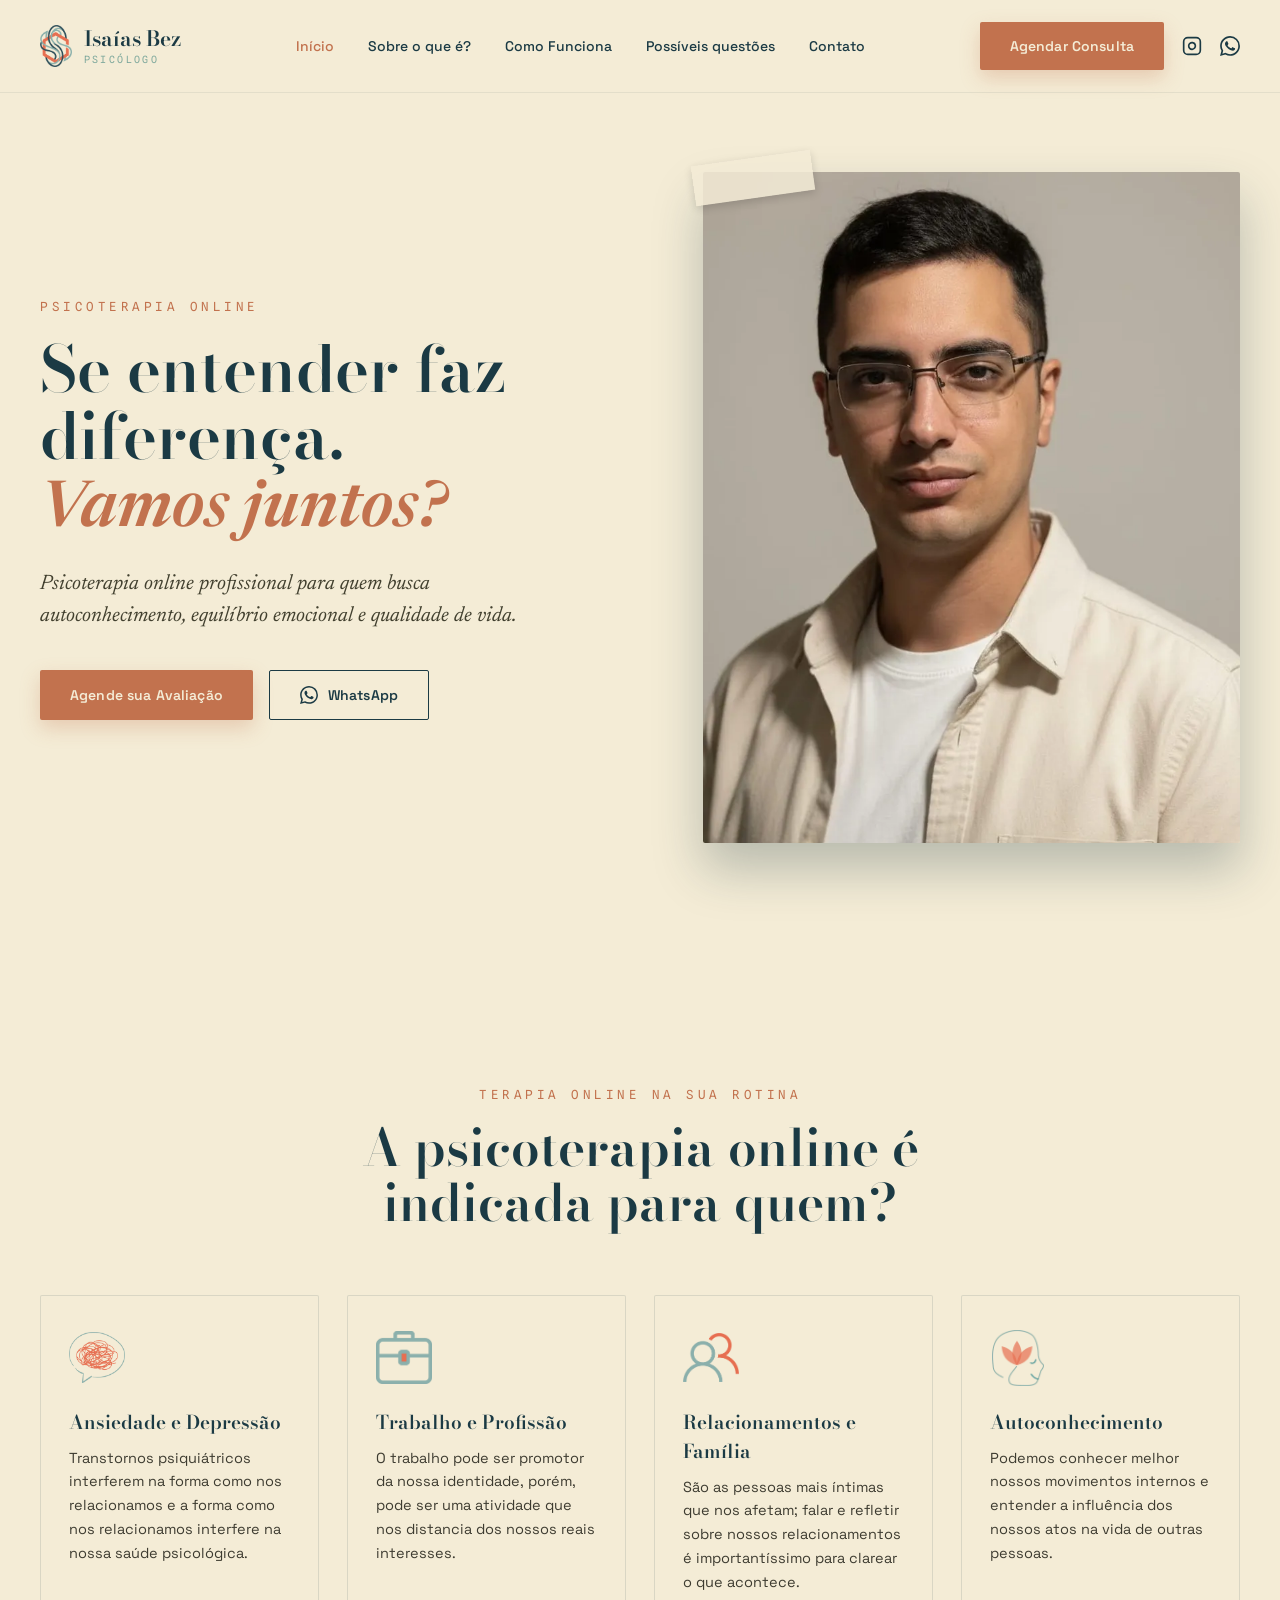
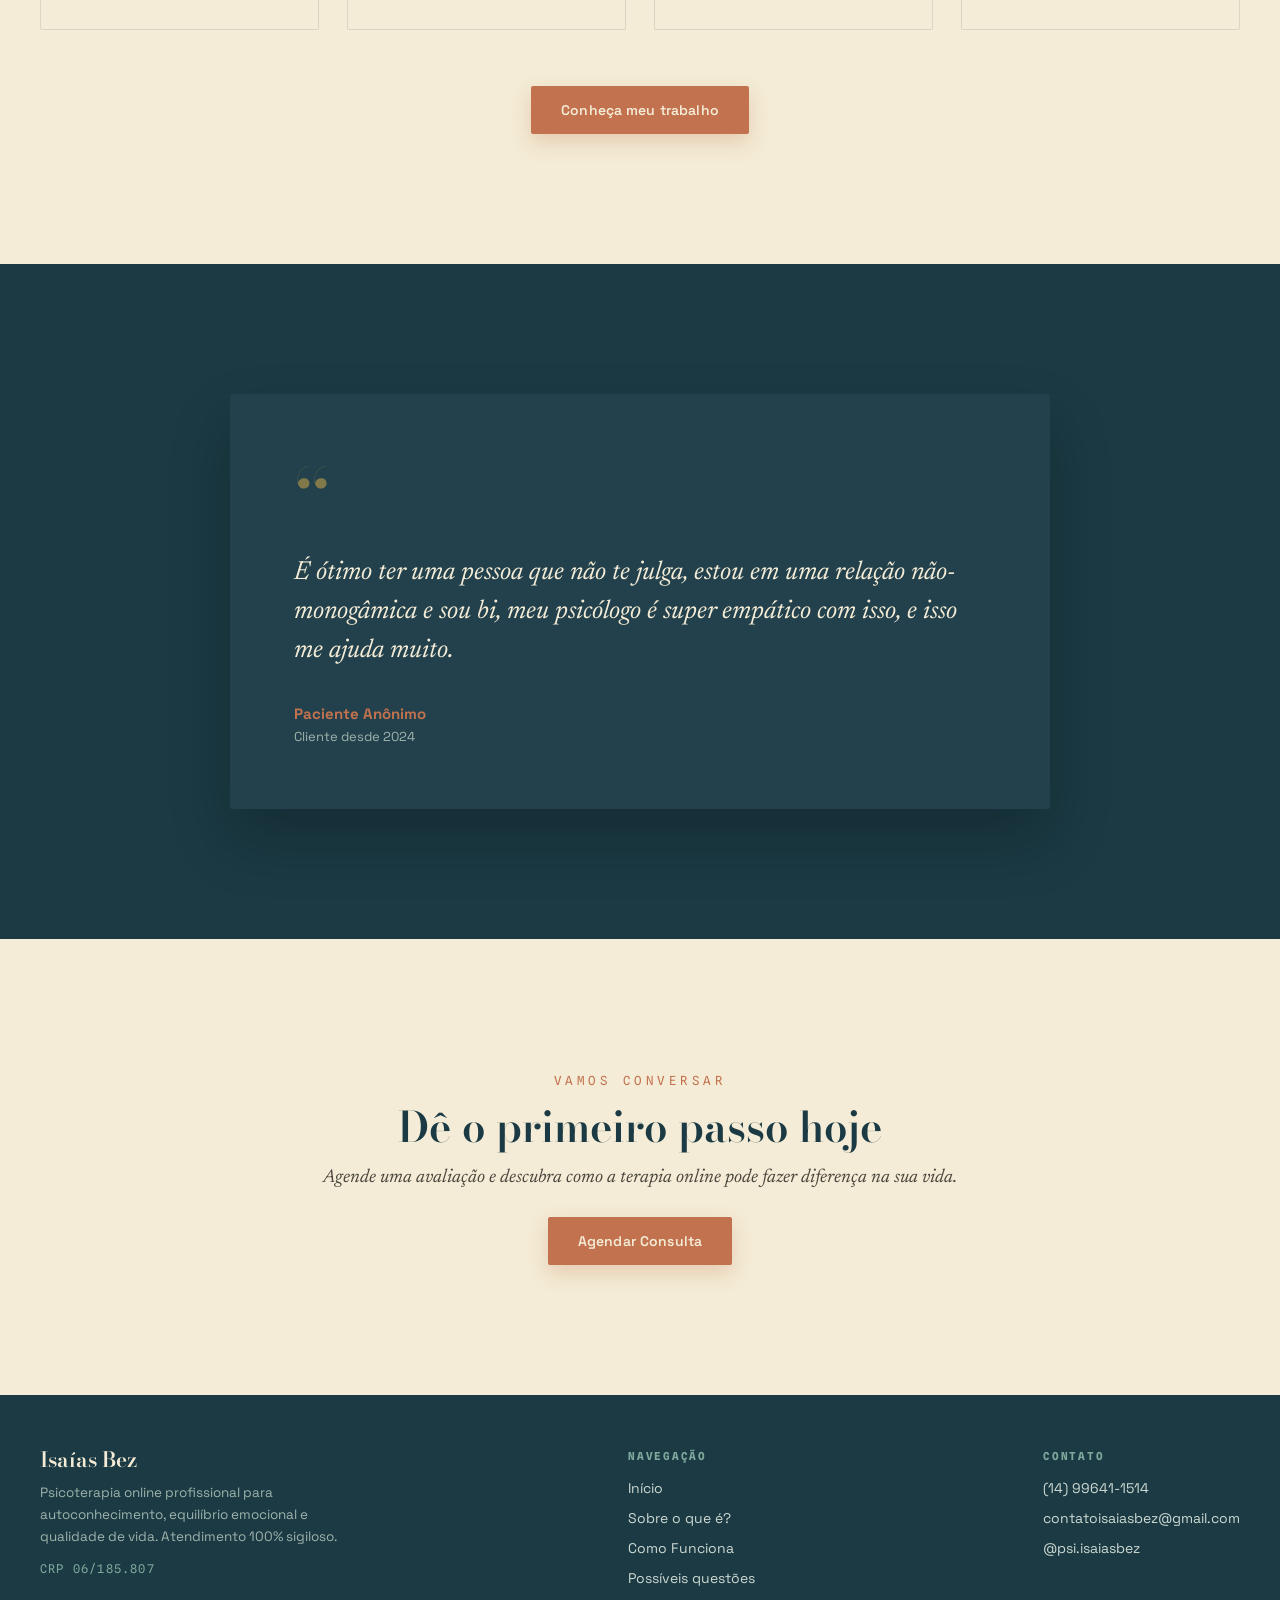
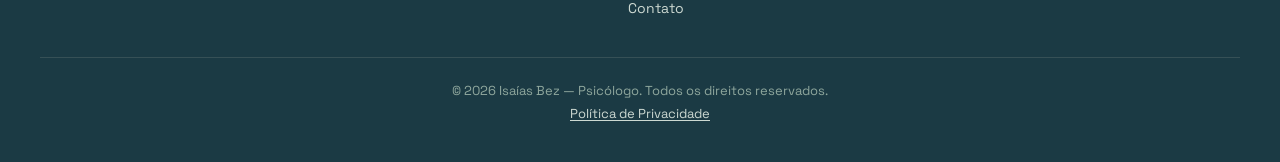
==== commit 885df481: "Ajustes: capitaliza nav, adiciona CRP e Política de Privacidade - Corrige "sobre o que é?" para "Sob" ====
--- a/index.html
+++ b/index.html
@@ -69,7 +69,7 @@
   </a>
   <nav class="nav-links">
     <a href="index.html" class="nav-link active">Início</a>
-    <a href="sobre.html" class="nav-link">sobre o que é?</a>
+    <a href="sobre.html" class="nav-link">Sobre o que é?</a>
     <a href="como-funciona.html" class="nav-link">Como Funciona</a>
     <a href="faq.html" class="nav-link">Possíveis questões</a>
     <a href="contato.html" class="nav-link">Contato</a>
@@ -87,7 +87,7 @@
 </div>
 <div class="mobile-menu" id="mobile-menu">
   <a href="index.html" class="nav-link">Início</a>
-  <a href="sobre.html" class="nav-link">sobre o que é?</a>
+  <a href="sobre.html" class="nav-link">Sobre o que é?</a>
   <a href="como-funciona.html" class="nav-link">Como Funciona</a>
   <a href="faq.html" class="nav-link">Possíveis questões</a>
   <a href="contato.html" class="nav-link">Contato</a>
@@ -186,11 +186,12 @@
     <div class="footer-brand">
       <div class="logo-name">Isaías Bez</div>
       <p>Psicoterapia online profissional para autoconhecimento, equilíbrio emocional e qualidade de vida. Atendimento 100% sigiloso.</p>
+      <p class="footer-crp">CRP 06/185.807</p>
     </div>
     <nav class="footer-nav">
       <h5>Navegação</h5>
       <a href="index.html">Início</a>
-      <a href="sobre.html">sobre o que é?</a>
+      <a href="sobre.html">Sobre o que é?</a>
       <a href="como-funciona.html">Como Funciona</a>
       <a href="faq.html">Possíveis questões</a>
       <a href="contato.html">Contato</a>
@@ -204,6 +205,7 @@
   </div>
   <div class="footer-bottom">
     <p>&copy; 2026 Isaías Bez — Psicólogo. Todos os direitos reservados.</p>
+    <p class="footer-legal"><a href="privacidade.html">Política de Privacidade</a></p>
   </div>
 </footer>
 
--- a/style.css
+++ b/style.css
@@ -195,8 +195,18 @@
 .footer-nav h5{font-family:'Spline Sans Mono',monospace;font-size:11px;letter-spacing:.16em;text-transform:uppercase;color:#7FA89C;margin-bottom:4px}
 .footer-nav a{font-size:14px;color:#cdd9d2}
 .footer-nav a:hover{color:#E2B24A}
+.footer-brand .footer-crp{font-family:'Spline Sans Mono',monospace;font-size:12px;letter-spacing:.1em;color:#7FA89C;margin-top:12px}
 .footer-bottom{max-width:1240px;margin:40px auto 0;padding-top:24px;border-top:1px solid rgba(244,236,214,.12);text-align:center}
 .footer-bottom p{font-size:13px;color:#8FA79D}
+.footer-legal{margin-top:6px}
+.footer-legal a{color:#cdd9d2;text-decoration:underline;text-underline-offset:2px}
+.footer-legal a:hover{color:#E2B24A}
+.legal{max-width:820px;font-family:'Newsreader',serif;font-size:17px;line-height:1.78;color:#3a382e}
+.legal h2{font-family:'Bodoni Moda',serif;font-weight:600;font-size:24px;color:#1B3A44;margin:38px 0 10px}
+.legal h2:first-child{margin-top:0}
+.legal p{margin:0 0 16px}
+.legal a{color:#1B3A44;text-decoration:underline;text-underline-offset:2px}
+.legal strong{color:#2b2a22}
 
 /* ================================================
    ANIMATIONS
